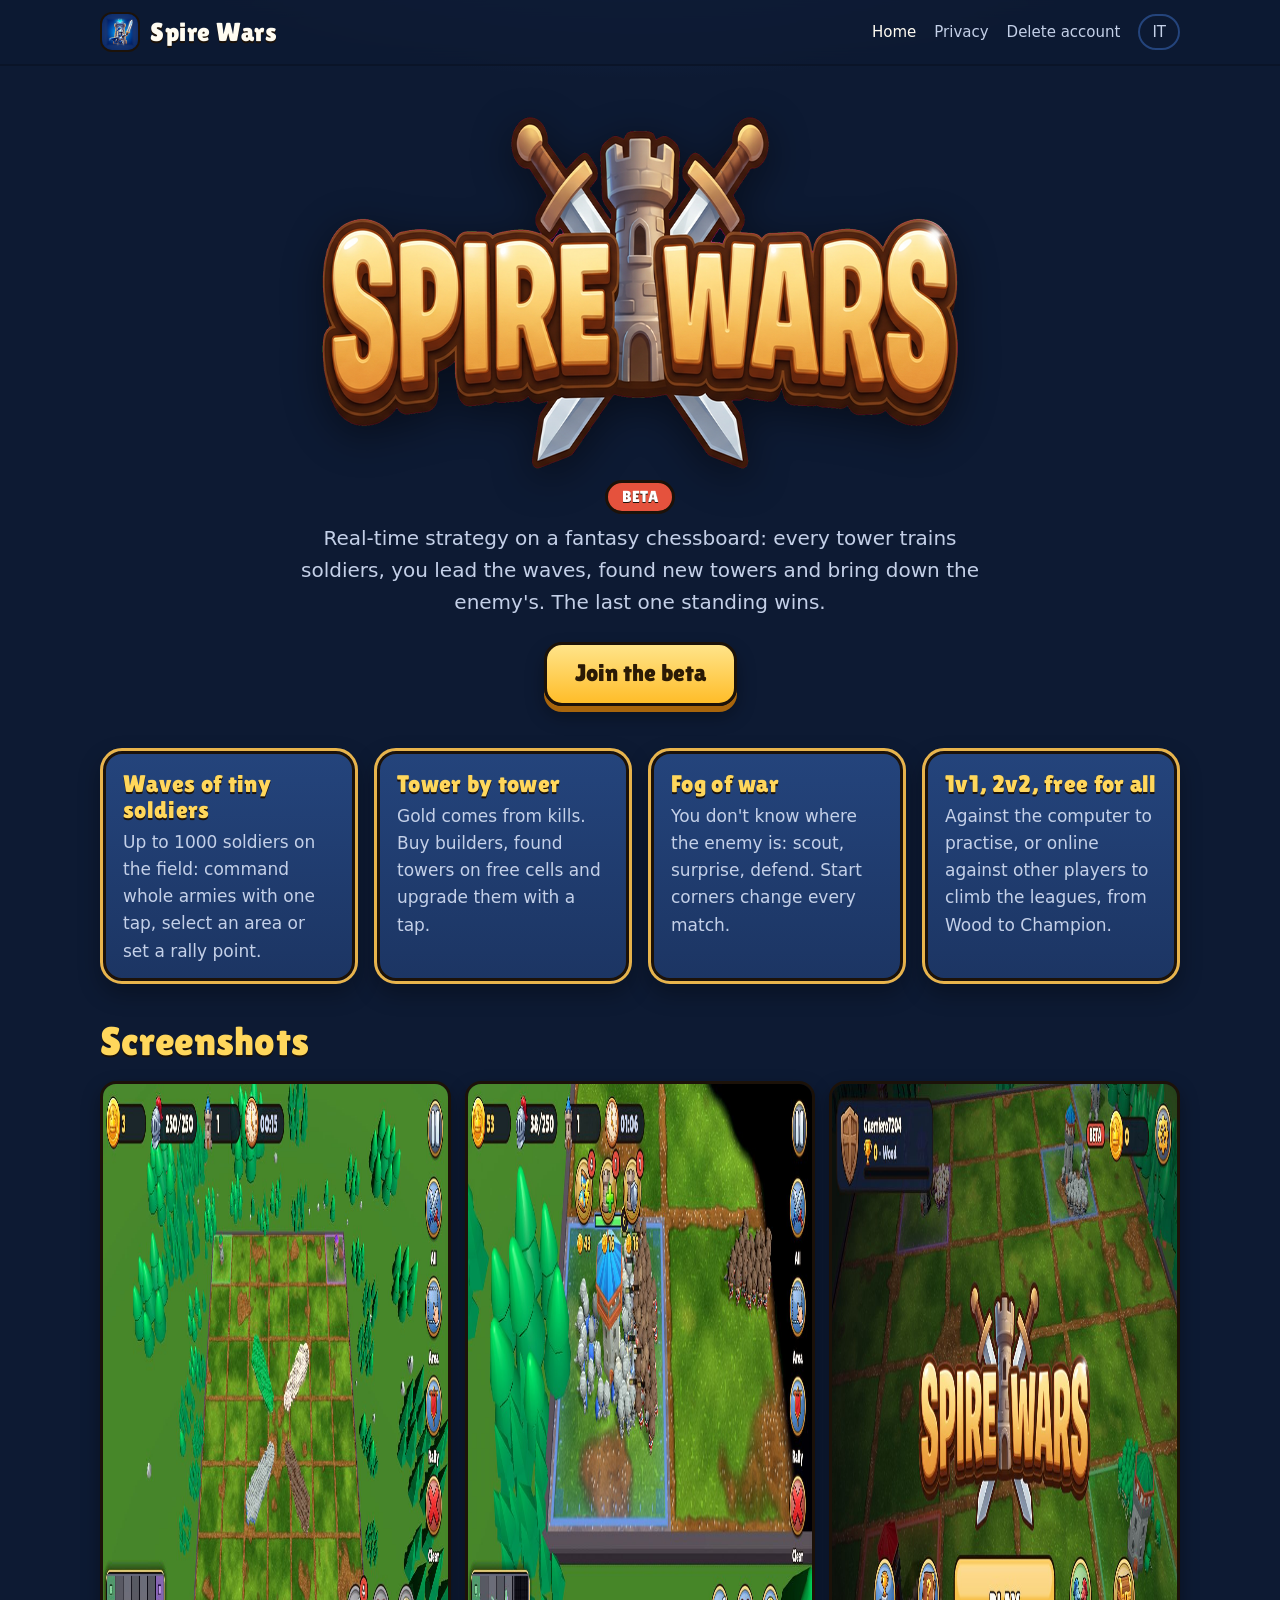
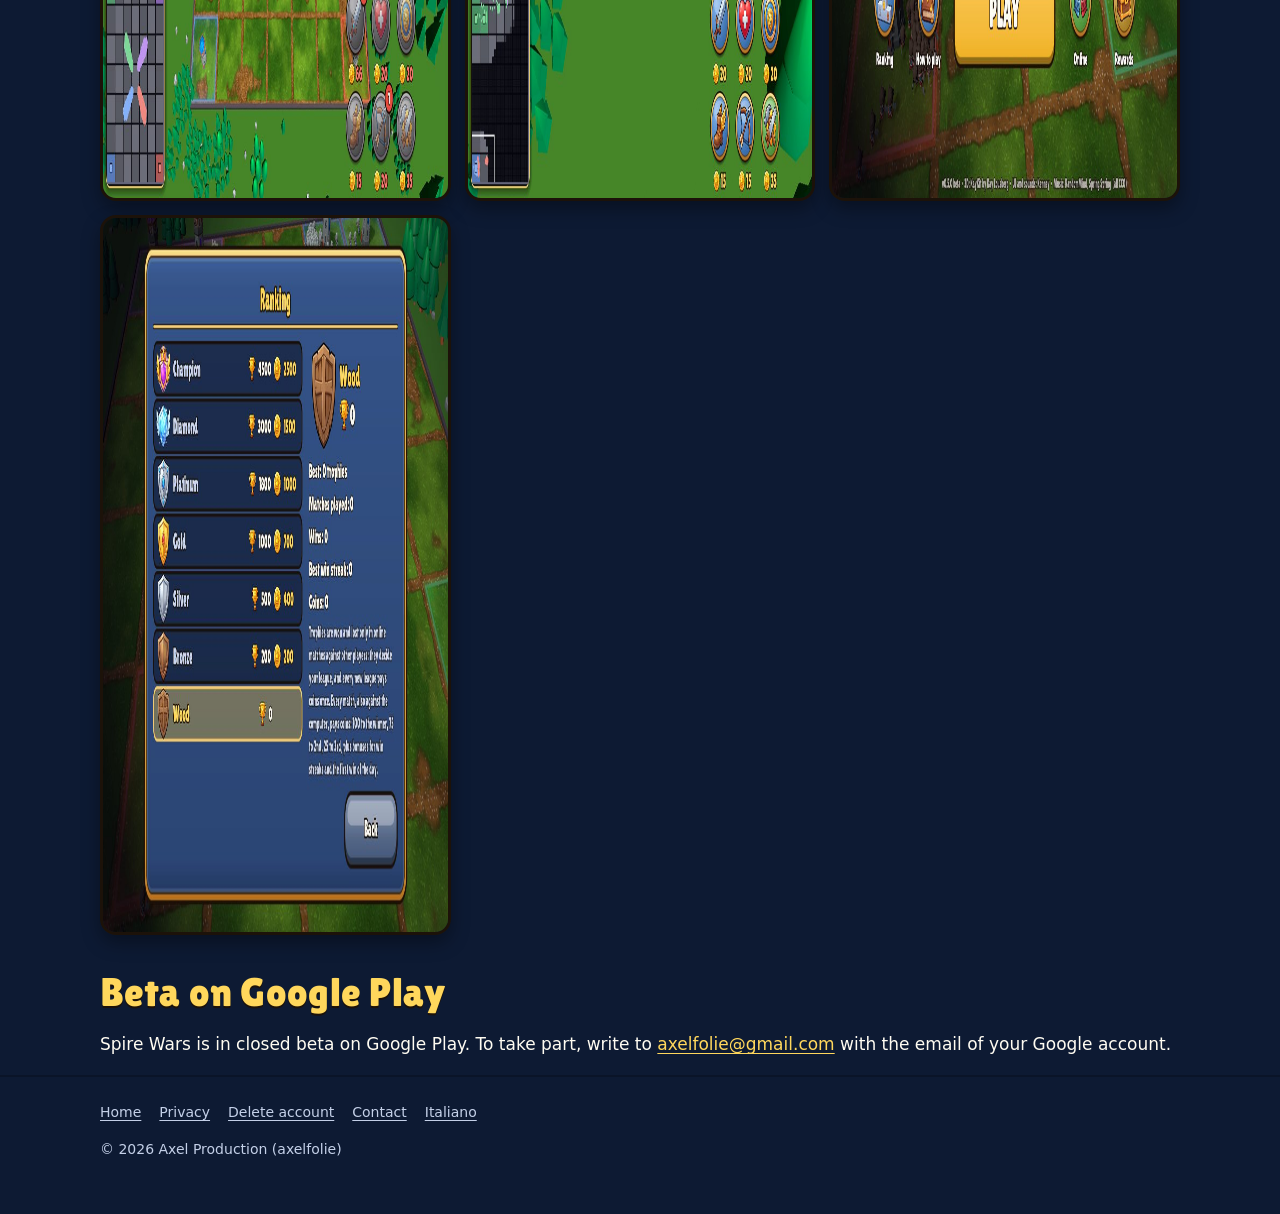
==== en/index.html @ c607d63e "Add files via upload" ====
<!doctype html>
<html lang="en">
<head>
  <meta charset="utf-8" />
  <meta name="viewport" content="width=device-width, initial-scale=1" />
  <title>Spire Wars – Real-time tower strategy</title>
  <meta name="description" content="Lead waves of hundreds of tiny soldiers and take the board tower by tower. 1 vs 1, 2 vs 2, free for all, online too." />
  <meta name="theme-color" content="#0d1a33" />
  <meta property="og:title" content="Spire Wars – Real-time tower strategy" />
  <meta property="og:description" content="Lead waves of hundreds of tiny soldiers and take the board tower by tower. 1 vs 1, 2 vs 2, free for all, online too." />
  <meta property="og:image" content="https://spirewars.github.io/assets/social.jpg" />
  <link rel="icon" href="../favicon.png" />
  <link rel="alternate" hreflang="it" href="../index.html" />
  <link rel="stylesheet" href="../assets/style.css" />
</head>
<body>
  <header class="top">
    <div class="wrap">
      <a class="brand" href="./"><img src="../assets/icon-64.png" alt="" width="40" height="40" /><span>Spire Wars</span></a>
      <nav class="nav" aria-label="Main">
        <a href="./" aria-current="page">Home</a>
        <a href="privacy.html">Privacy</a>
        <a href="delete-account.html">Delete account</a>
        <a class="lang" href="../index.html" hreflang="it" lang="it">IT</a>
      </nav>
    </div>
  </header>

  <main>
    <section class="hero">
      <div class="wrap">
        <img class="logo" src="../assets/title.png" alt="Spire Wars" width="900" height="358" />
        <span class="badge">BETA</span>
        <p class="lead">Real-time strategy on a fantasy chessboard: every tower trains soldiers, you lead the waves, found new towers and bring down the enemy's. The last one standing wins.</p>
        <a class="btn" href="mailto:axelfolie@gmail.com?subject=Spire%20Wars%20beta">Join the beta</a>
      </div>
    </section>
    <section>
      <div class="wrap">
        <div class="cards">
          <div class="card"><h3>Waves of tiny soldiers</h3><p>Up to 1000 soldiers on the field: command whole armies with one tap, select an area or set a rally point.</p></div>
          <div class="card"><h3>Tower by tower</h3><p>Gold comes from kills. Buy builders, found towers on free cells and upgrade them with a tap.</p></div>
          <div class="card"><h3>Fog of war</h3><p>You don't know where the enemy is: scout, surprise, defend. Start corners change every match.</p></div>
          <div class="card"><h3>1v1, 2v2, free for all</h3><p>Against the computer to practise, or online against other players to climb the leagues, from Wood to Champion.</p></div>
        </div>
        <h2>Screenshots</h2>
        <div class="shots">
          <img src="../assets/shot_en_2_battle.jpg" alt="Four armies clash in the middle of the board" loading="lazy" width="1280" height="720" />
          <img src="../assets/shot_en_3_upgrades.jpg" alt="A tower with its upgrade buttons above it" loading="lazy" width="1280" height="720" />
          <img src="../assets/shot_en_1_menu.jpg" alt="Main menu" loading="lazy" width="1280" height="720" />
          <img src="../assets/shot_en_4_ranking.jpg" alt="The ranking leagues" loading="lazy" width="1280" height="720" />
        </div>
        <h2>Beta on Google Play</h2>
        <p>Spire Wars is in closed beta on Google Play. To take part, write to <a href="mailto:axelfolie@gmail.com?subject=Spire%20Wars%20beta">axelfolie@gmail.com</a> with the email of your Google account.</p>
      </div>
    </section>
  </main>

  <footer>
    <div class="wrap">
      <nav aria-label="Legal">
        <a href="./">Home</a>
        <a href="privacy.html">Privacy</a>
        <a href="delete-account.html">Delete account</a>
        <a href="mailto:axelfolie@gmail.com">Contact</a>
        <a href="../index.html" hreflang="it" lang="it">Italiano</a>
      </nav>
      <p>© 2026 Axel Production (axelfolie)</p>
    </div>
  </footer>
</body>
</html>
---- assets/style.css ----
/* Spire Wars — sito statico (GitHub Pages). Stessi colori e font del gioco: blu notte, oro, Lilita One. */
@font-face {
  font-family: 'Lilita One';
  src: url('fonts/LilitaOne-Regular.ttf') format('truetype');
  font-display: swap;
}

:root {
  --bg: #0d1a33;
  --bg-2: #13284d;
  --card: #1c3563;
  --card-2: #24447c;
  --text: #fffcf2;
  --muted: #c4d0e8;
  --gold: #ffd75c;
  --gold-2: #ffbd29;
  --ink: #2b1a05;
  --outline: #1c1209;
  --red: #e5523d;
  --radius: 22px;
  --display: 'Lilita One', 'Arial Rounded MT Bold', 'Trebuchet MS', sans-serif;
  --body: system-ui, -apple-system, 'Segoe UI', Roboto, 'Helvetica Neue', Arial, sans-serif;
}

* { box-sizing: border-box; }
html { scroll-behavior: smooth; }
body {
  margin: 0;
  color: var(--text);
  background: radial-gradient(1200px 600px at 50% -10%, #2a4f8f 0%, transparent 60%), var(--bg);
  font: 17px/1.6 var(--body);
  -webkit-font-smoothing: antialiased;
}
img { max-width: 100%; display: block; }
a { color: var(--gold); text-underline-offset: 3px; }
a:hover { color: #fff1b8; }
:focus-visible { outline: 3px solid var(--gold); outline-offset: 3px; border-radius: 8px; }

.wrap { width: min(1080px, 100% - 32px); margin-inline: auto; }

/* Header */
.top {
  position: sticky; top: 0; z-index: 10;
  background: rgba(13, 26, 51, 0.86);
  backdrop-filter: blur(10px);
  border-bottom: 2px solid #0a1428;
}
.top .wrap { display: flex; align-items: center; justify-content: space-between; gap: 16px; min-height: 64px; }
.brand { display: flex; align-items: center; gap: 10px; color: var(--text); text-decoration: none; }
.brand img { width: 40px; height: 40px; border-radius: 12px; border: 2px solid var(--outline); }
.brand span { font: 26px/1 var(--display); letter-spacing: 0.5px; text-shadow: 0 2px 0 var(--outline); }
.nav { display: flex; align-items: center; gap: 18px; font-size: 15px; flex-wrap: wrap; }
.nav a { color: var(--muted); text-decoration: none; padding: 10px 0; }
.nav a:hover, .nav a[aria-current='page'] { color: var(--text); }
.lang { border: 2px solid var(--card-2); border-radius: 999px; padding: 4px 12px !important; }

/* Titles */
h1, h2, h3 { font-family: var(--display); font-weight: 400; line-height: 1.08; margin: 0; letter-spacing: 0.3px; }
h1 { font-size: clamp(40px, 7vw, 68px); color: var(--gold); text-shadow: 0 3px 0 var(--outline); }
h2 { font-size: clamp(28px, 4.5vw, 40px); color: var(--gold); text-shadow: 0 2px 0 var(--outline); margin-top: 36px; }
h3 { font-size: 24px; }
.eyebrow { font: 15px/1 var(--display); letter-spacing: 2px; text-transform: uppercase; color: var(--muted); }

/* Hero */
.hero { text-align: center; padding: 48px 0 24px; }
.hero .logo { width: min(640px, 100%); margin: 0 auto 8px; filter: drop-shadow(0 10px 20px rgba(0, 0, 0, 0.45)); }
.hero p.lead { font-size: 20px; color: var(--muted); max-width: 680px; margin: 8px auto 24px; }
.badge {
  display: inline-block; font: 16px/1 var(--display); color: #fff; background: var(--red);
  border: 3px solid var(--outline); border-radius: 999px; padding: 6px 14px; text-shadow: 0 1px 0 var(--outline);
}

/* Cartoon button */
.btn {
  display: inline-flex; align-items: center; gap: 10px;
  font: 24px/1 var(--display); color: var(--ink); text-decoration: none;
  background: linear-gradient(#ffe48a, var(--gold-2));
  border: 3px solid var(--outline); border-radius: 18px;
  padding: 16px 28px 18px;
  box-shadow: 0 6px 0 #a8650c, 0 10px 18px rgba(0, 0, 0, 0.35);
}
.btn:hover { color: var(--ink); filter: brightness(1.05); }
.btn.secondary { color: #fff; background: linear-gradient(#5d9df0, #2f6fd0); box-shadow: 0 6px 0 #1d4a8f, 0 10px 18px rgba(0, 0, 0, 0.35); text-shadow: 0 2px 0 var(--outline); }

/* Cards */
.cards { display: grid; grid-template-columns: repeat(auto-fit, minmax(230px, 1fr)); gap: 16px; margin-top: 18px; }
.card {
  background: linear-gradient(var(--card-2), var(--card));
  border: 3px solid #e8b44c; border-radius: var(--radius);
  box-shadow: inset 0 0 0 3px var(--outline), 0 10px 22px rgba(0, 0, 0, 0.3);
  padding: 20px 20px 16px;
}
.card h3 { color: var(--gold); margin-bottom: 6px; text-shadow: 0 2px 0 var(--outline); }
.card p { margin: 0; color: var(--muted); }

/* Screenshots */
.shots { display: grid; grid-template-columns: repeat(auto-fit, minmax(300px, 1fr)); gap: 14px; margin-top: 18px; }
.shots img { border-radius: 16px; border: 3px solid var(--outline); box-shadow: 0 8px 18px rgba(0, 0, 0, 0.35); }

/* Documents (privacy, account deletion) */
.doc { padding: 32px 0 48px; }
.doc .wrap { max-width: 860px; }
.doc p, .doc li { color: #e9eefa; }
.doc h2 { font-size: 30px; }
.updated { color: var(--muted); font-size: 15px; }
table { width: 100%; border-collapse: collapse; margin: 14px 0; font-size: 15px; }
th, td { text-align: left; vertical-align: top; padding: 10px 12px; border-bottom: 1px solid #2c4a80; }
th { color: var(--gold); font-weight: 600; background: rgba(255, 255, 255, 0.04); }
.box {
  background: rgba(255, 255, 255, 0.05); border: 2px solid #2c4a80; border-radius: 16px; padding: 16px 20px; margin: 16px 0;
}
.table-scroll { overflow-x: auto; }

/* Footer */
footer { border-top: 2px solid #0a1428; padding: 24px 0 40px; color: var(--muted); font-size: 14px; }
footer nav { display: flex; gap: 18px; flex-wrap: wrap; margin-bottom: 8px; }
footer a { color: var(--muted); }

@media (max-width: 600px) {
  .nav { gap: 12px; font-size: 14px; }
  .btn { font-size: 20px; padding: 14px 22px 16px; }
}
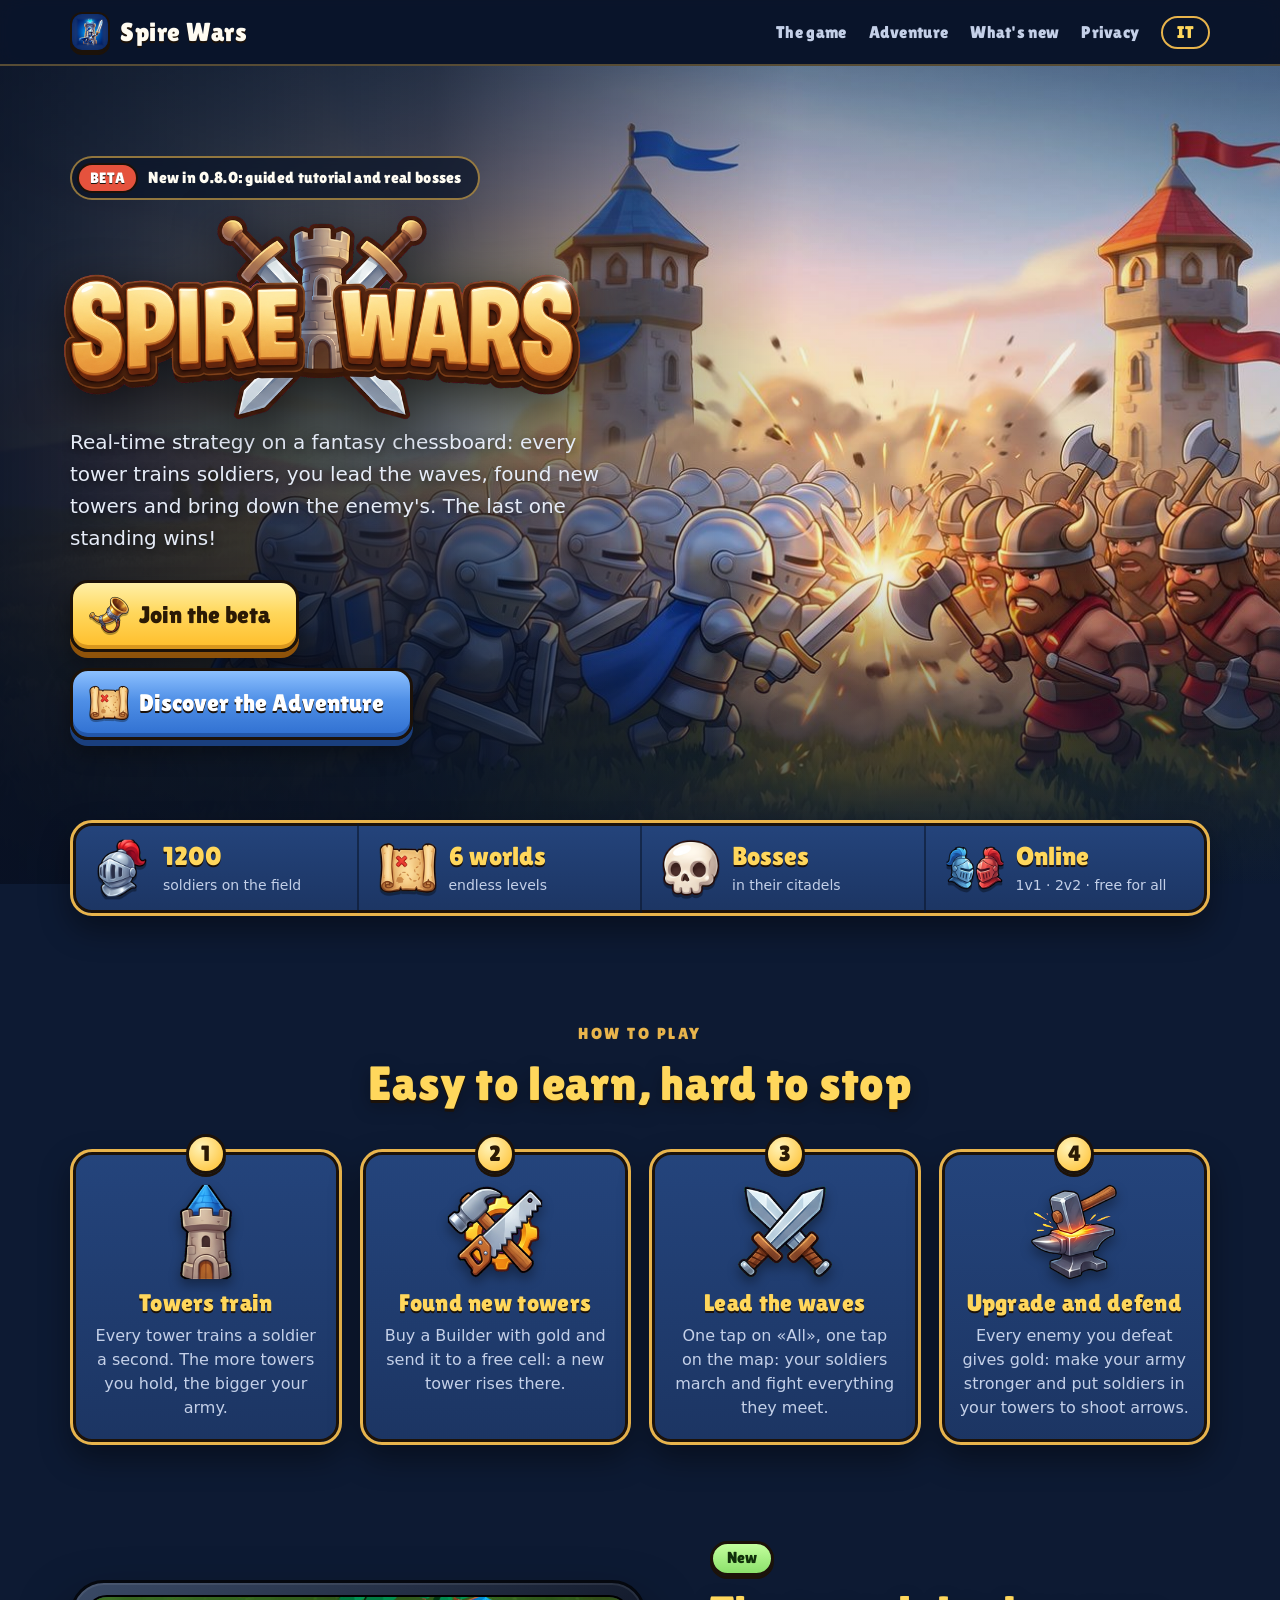
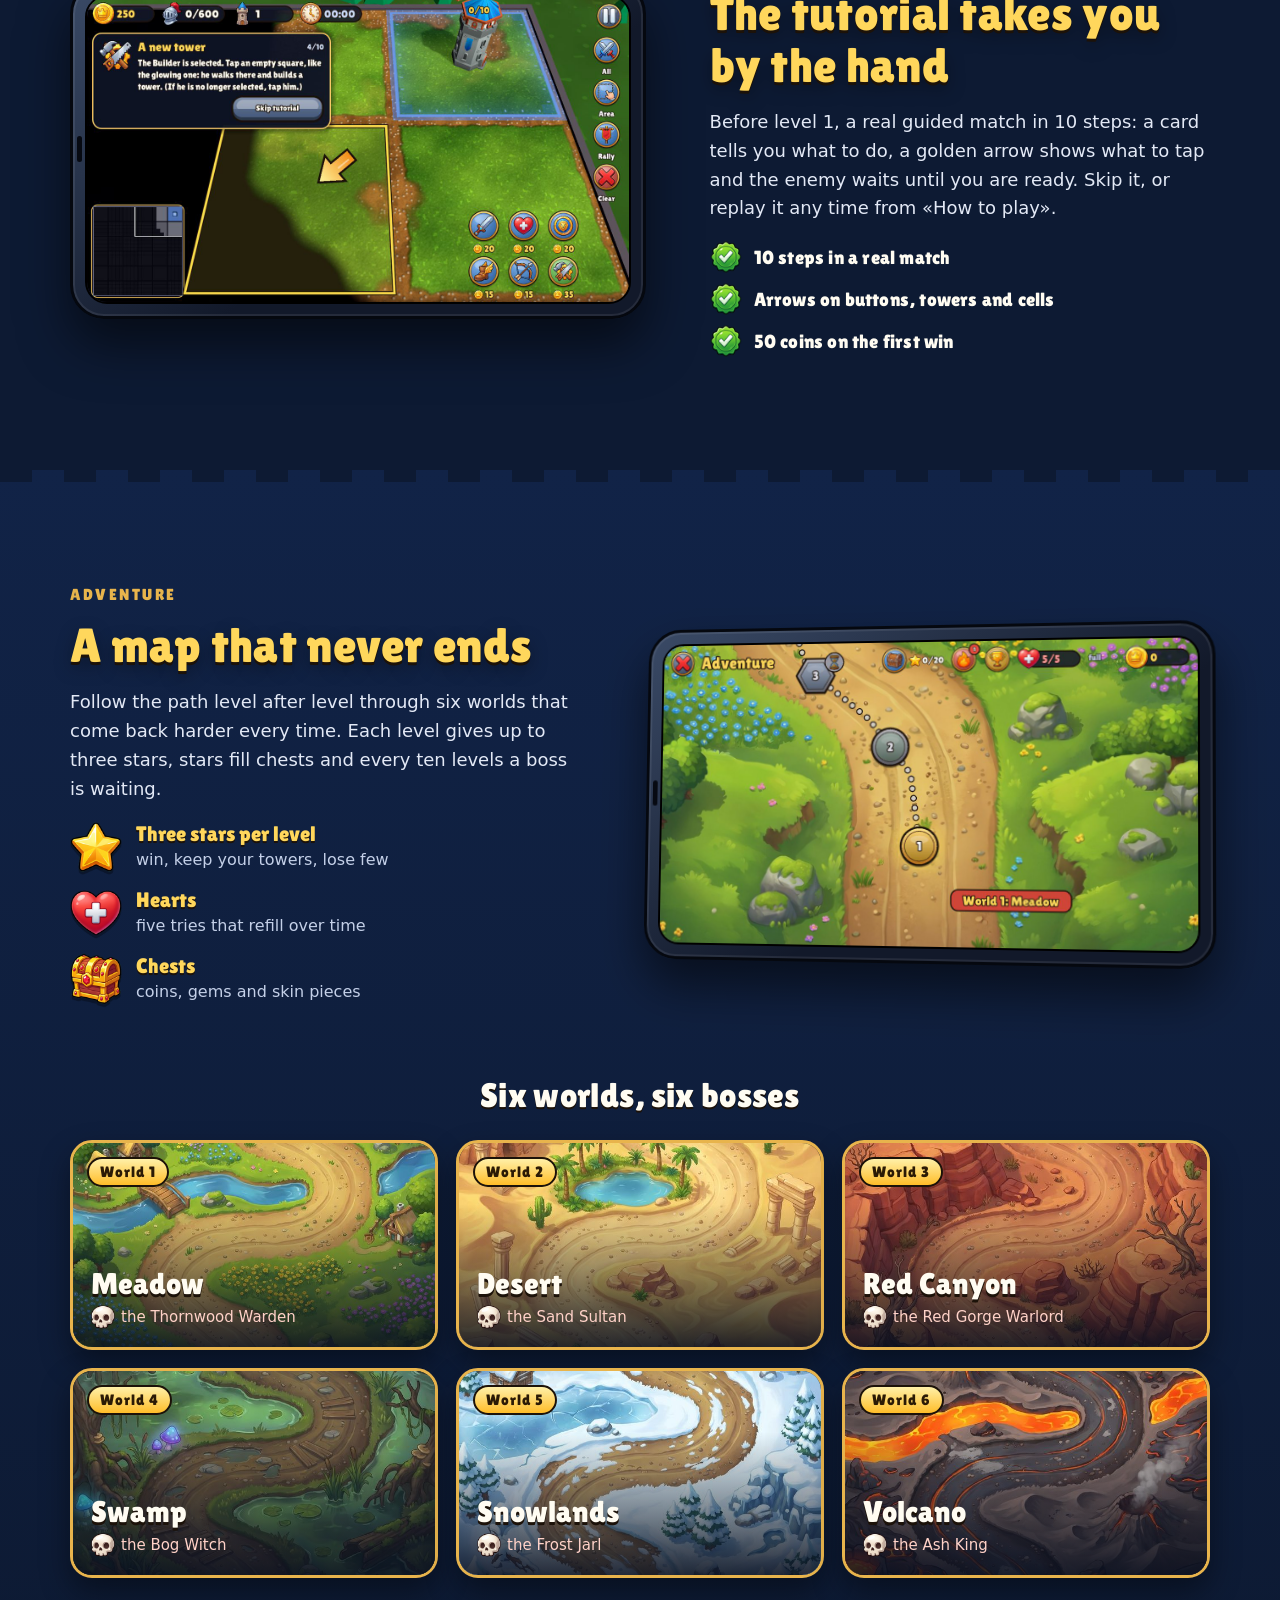
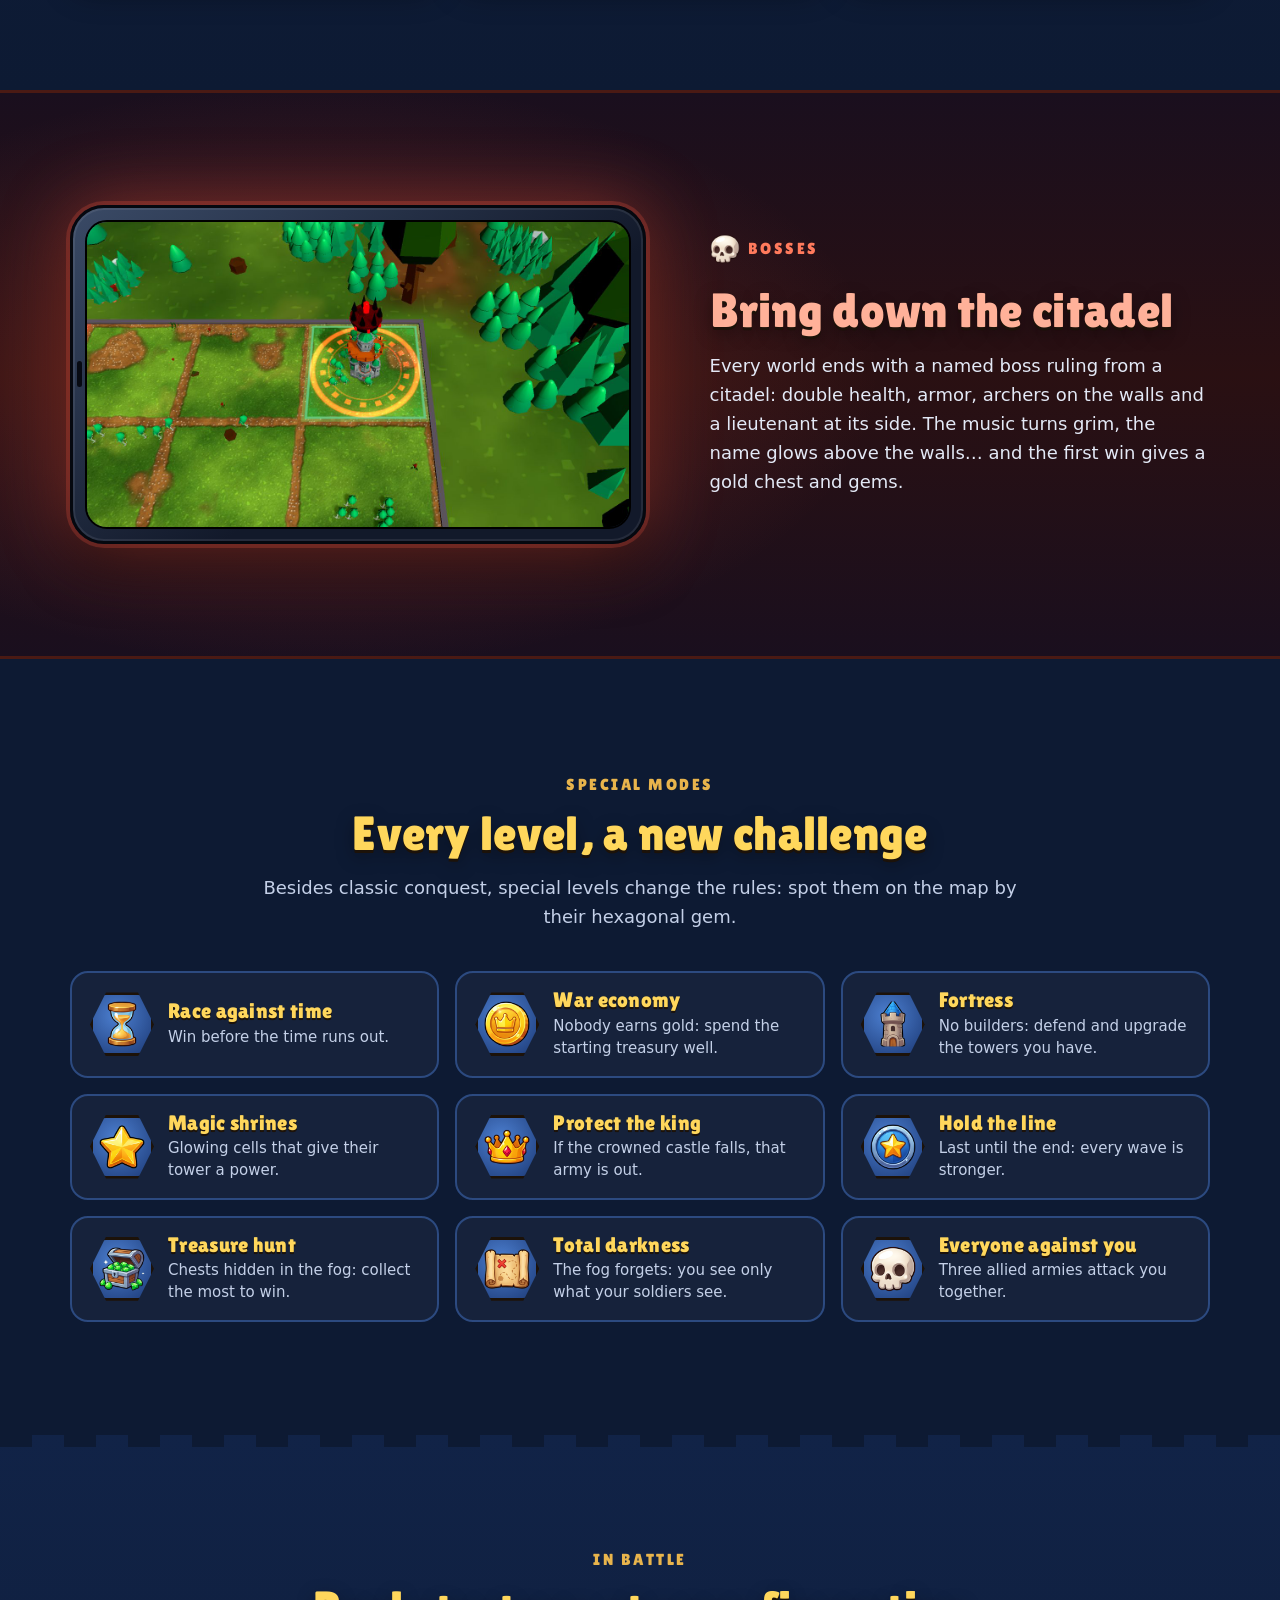
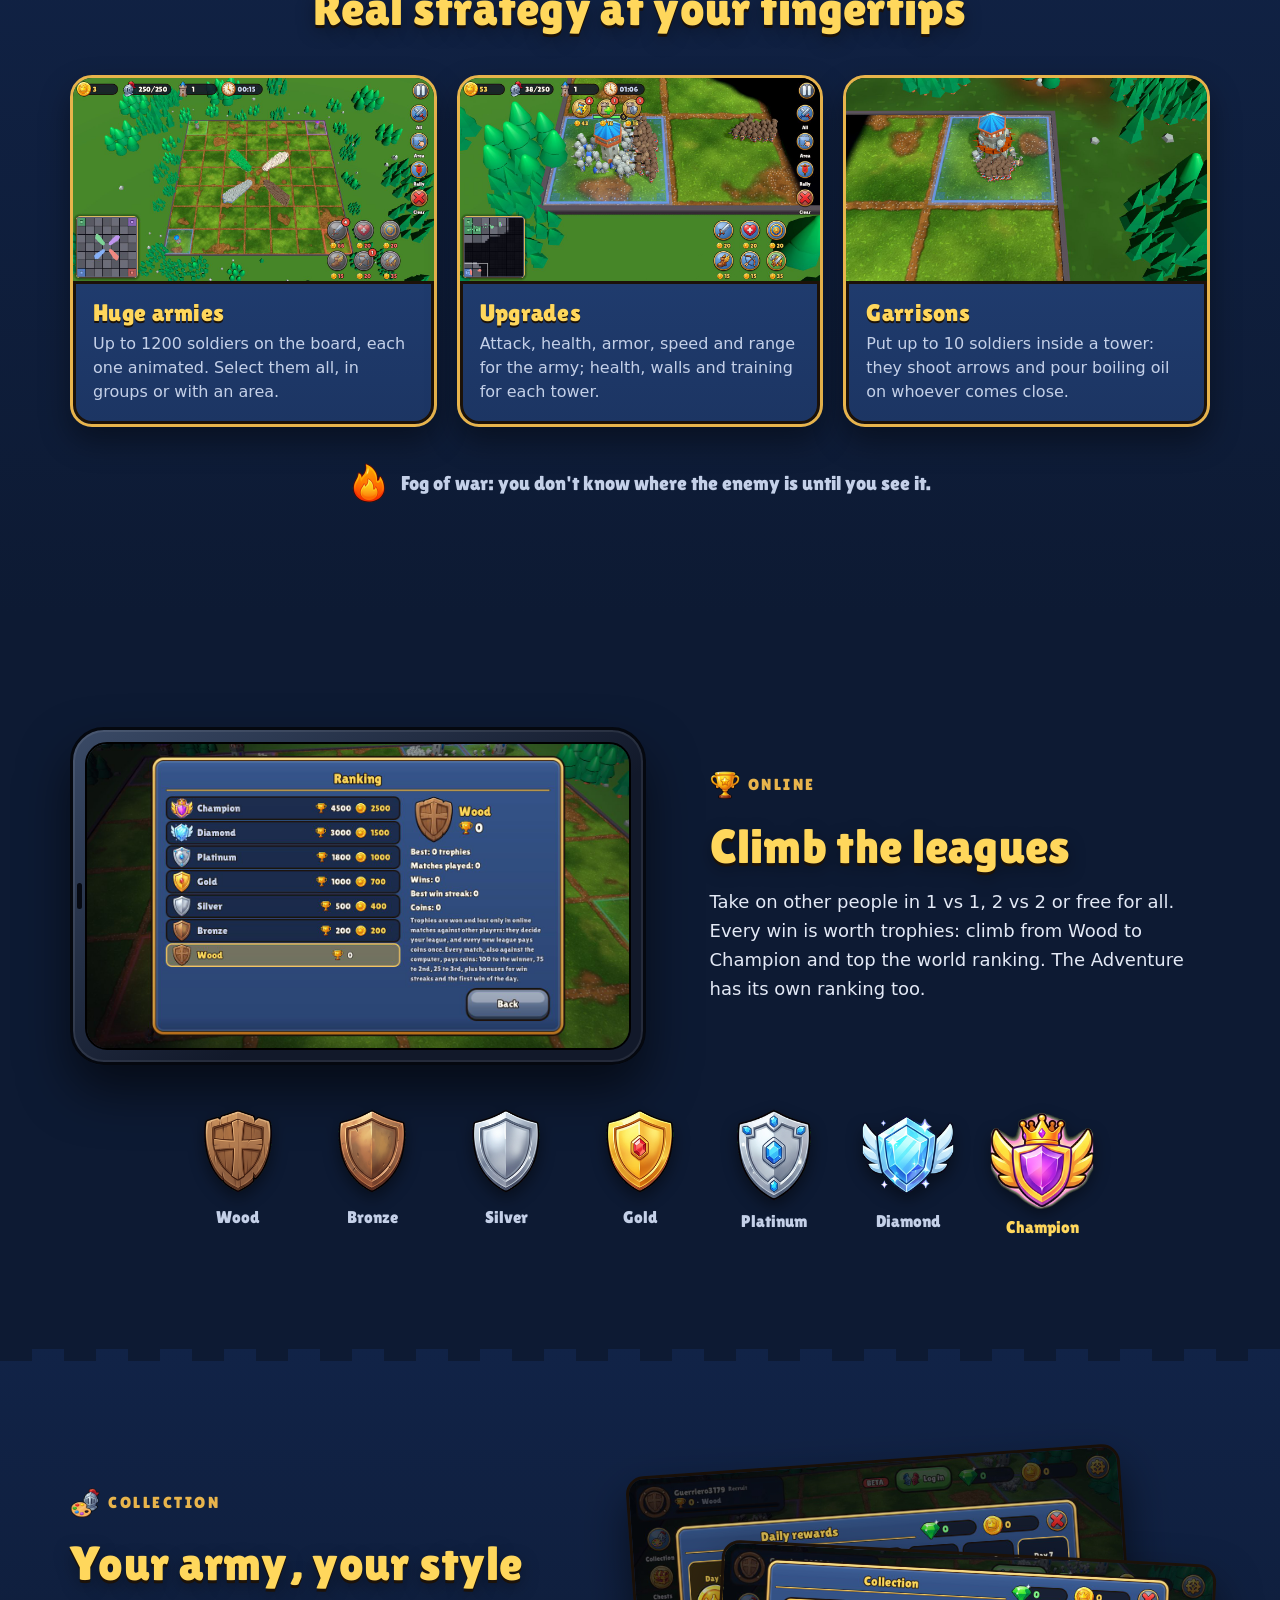
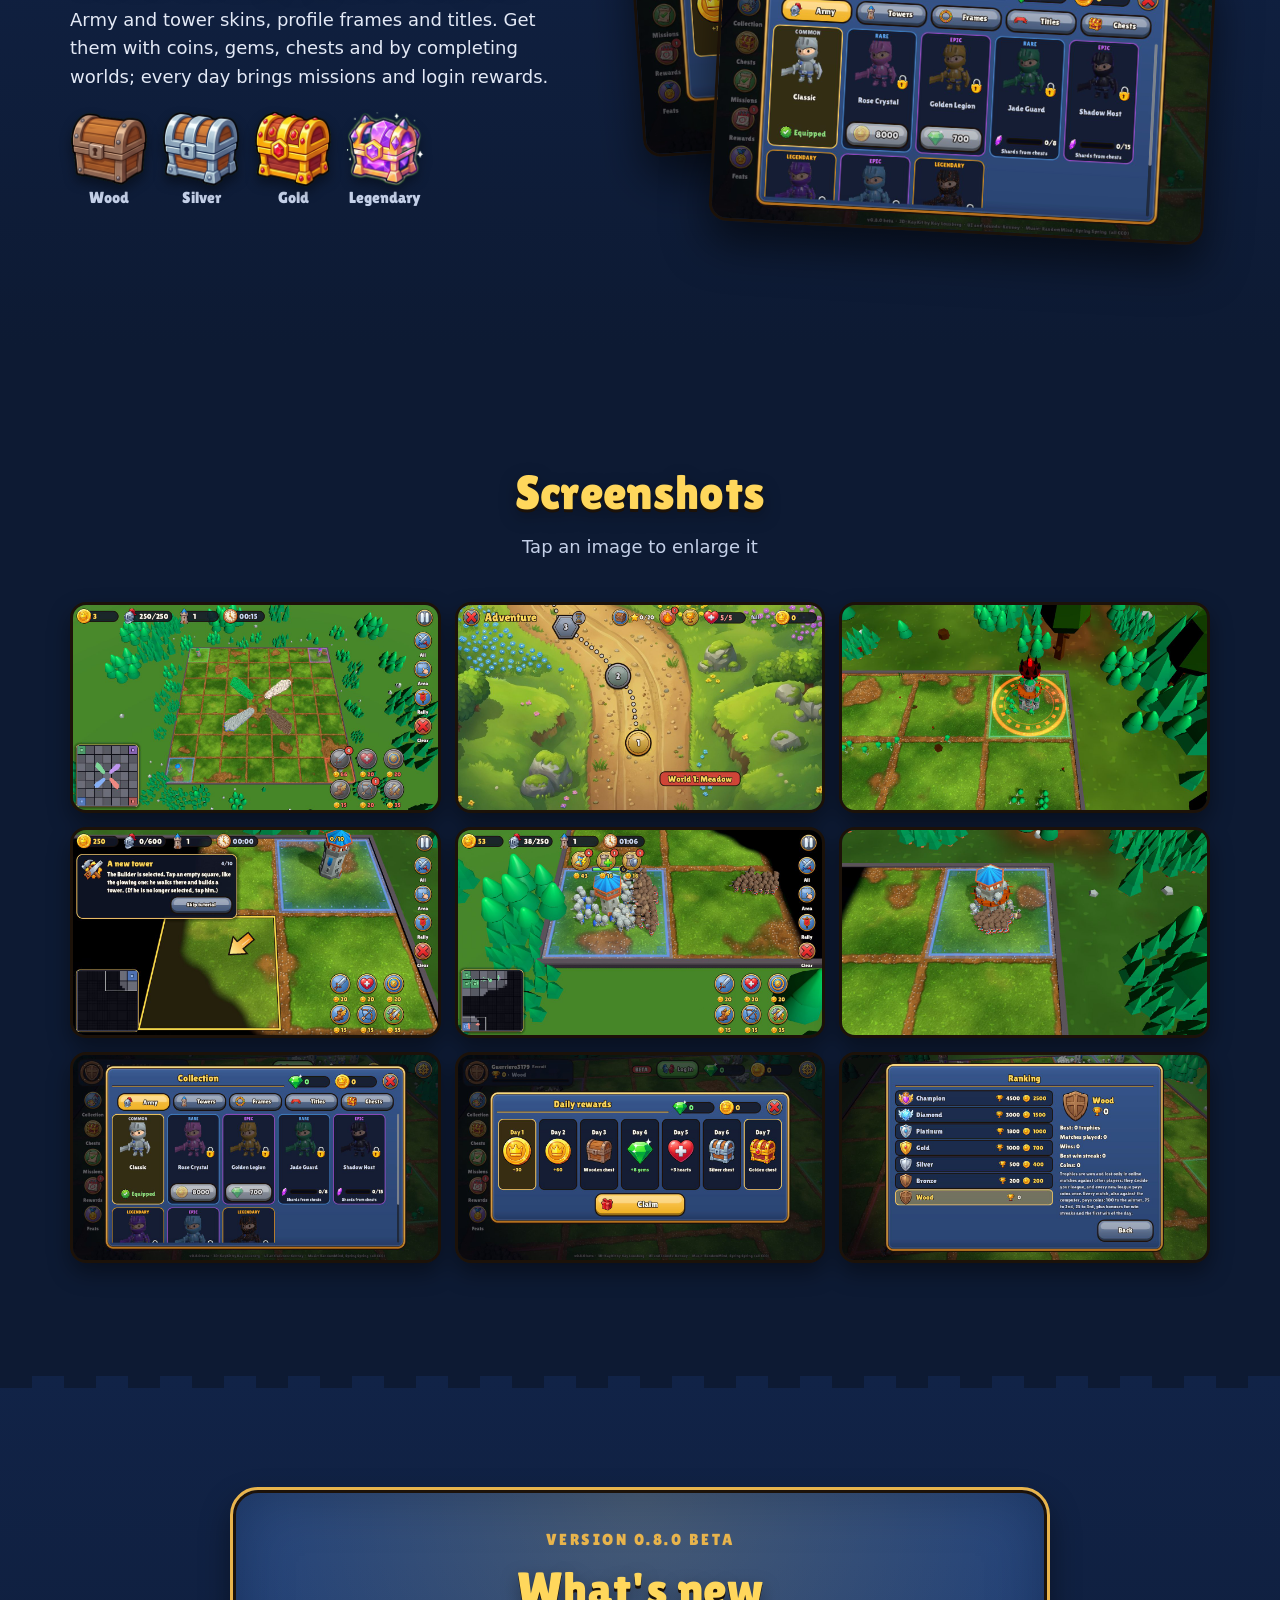
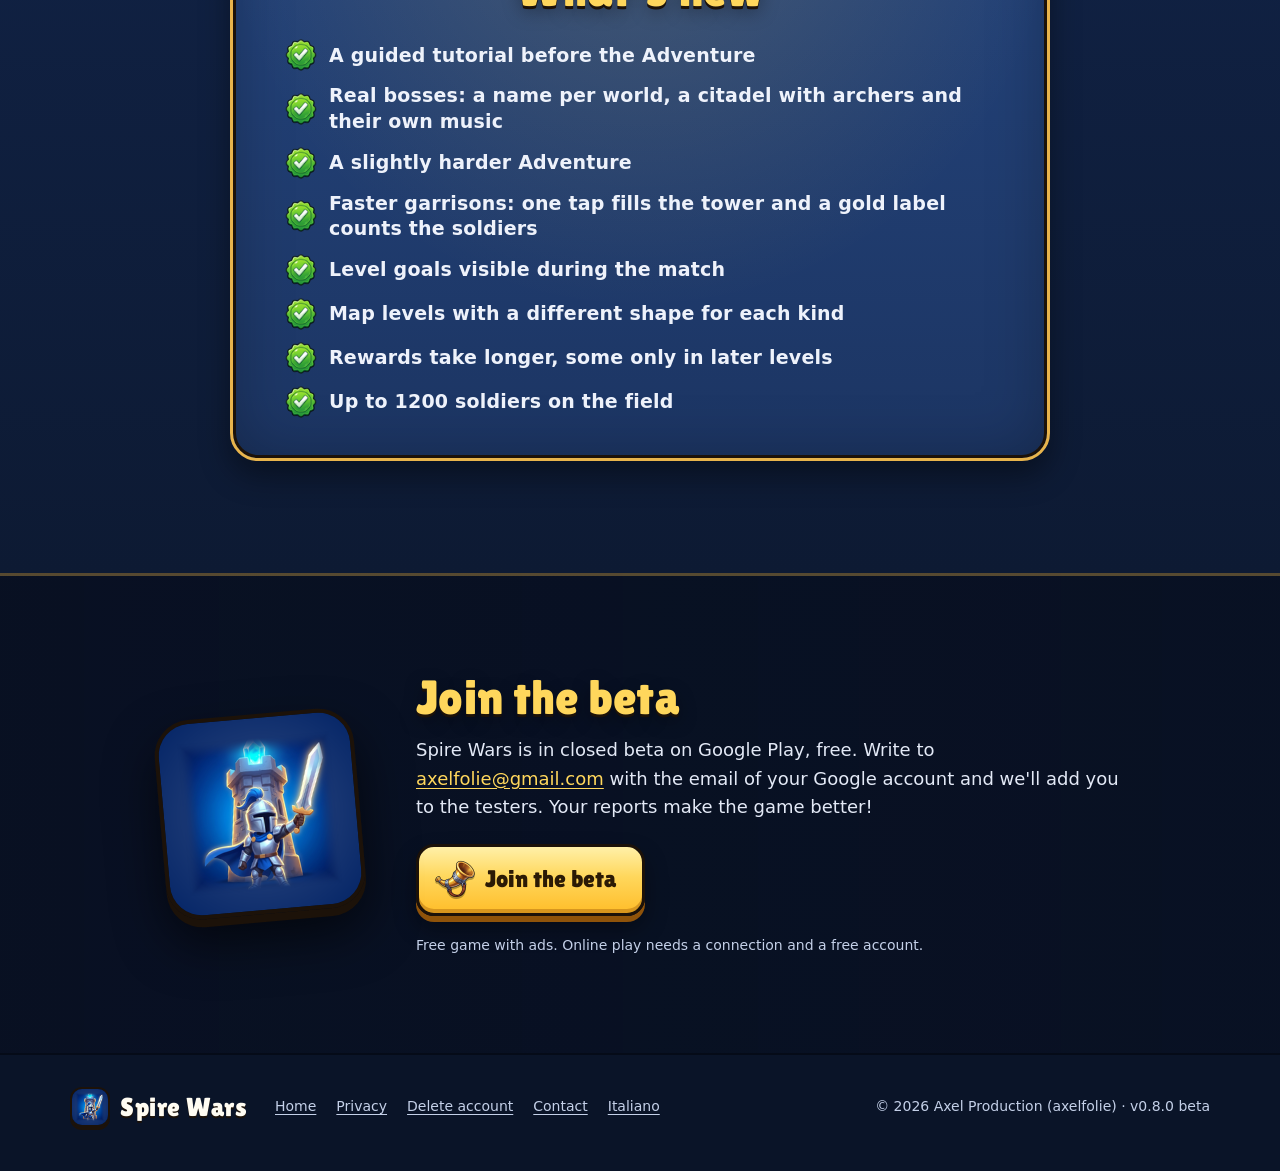
==== commit 322cbae3: "Add files via upload" ====
--- a/en/index.html
+++ b/en/index.html
@@ -4,13 +4,16 @@
   <meta charset="utf-8" />
   <meta name="viewport" content="width=device-width, initial-scale=1" />
   <title>Spire Wars – Real-time tower strategy</title>
-  <meta name="description" content="Lead waves of hundreds of tiny soldiers and take the board tower by tower. 1 vs 1, 2 vs 2, free for all, online too." />
+  <meta name="description" content="Lead waves of hundreds of tiny soldiers and take the board tower by tower. Endless Adventure with bosses, a guided tutorial, 1 vs 1, 2 vs 2 and free for all online." />
   <meta name="theme-color" content="#0d1a33" />
+  <meta property="og:type" content="website" />
   <meta property="og:title" content="Spire Wars – Real-time tower strategy" />
-  <meta property="og:description" content="Lead waves of hundreds of tiny soldiers and take the board tower by tower. 1 vs 1, 2 vs 2, free for all, online too." />
+  <meta property="og:description" content="Lead waves of hundreds of tiny soldiers and take the board tower by tower. Endless Adventure with bosses, a guided tutorial, 1 vs 1, 2 vs 2 and free for all online." />
   <meta property="og:image" content="https://spirewars.github.io/assets/social.jpg" />
+  <meta name="twitter:card" content="summary_large_image" />
   <link rel="icon" href="../favicon.png" />
   <link rel="alternate" hreflang="it" href="../index.html" />
+  <link rel="preload" href="../assets/fonts/LilitaOne-Regular.ttf" as="font" type="font/ttf" crossorigin />
   <link rel="stylesheet" href="../assets/style.css" />
 </head>
 <body>
@@ -18,9 +21,10 @@
     <div class="wrap">
       <a class="brand" href="./"><img src="../assets/icon-64.png" alt="" width="40" height="40" /><span>Spire Wars</span></a>
       <nav class="nav" aria-label="Main">
-        <a href="./" aria-current="page">Home</a>
+        <a class="hide-sm" href="#gioco">The game</a>
+        <a class="hide-sm" href="#avventura">Adventure</a>
+        <a class="hide-sm" href="#novita">What's new</a>
         <a href="privacy.html">Privacy</a>
-        <a href="delete-account.html">Delete account</a>
         <a class="lang" href="../index.html" hreflang="it" lang="it">IT</a>
       </nav>
     </div>
@@ -28,36 +32,262 @@
 
   <main>
     <section class="hero">
-      <div class="wrap">
-        <img class="logo" src="../assets/title.png" alt="Spire Wars" width="900" height="358" />
-        <span class="badge">BETA</span>
-        <p class="lead">Real-time strategy on a fantasy chessboard: every tower trains soldiers, you lead the waves, found new towers and bring down the enemy's. The last one standing wins.</p>
-        <a class="btn" href="mailto:axelfolie@gmail.com?subject=Spire%20Wars%20beta">Join the beta</a>
-      </div>
-    </section>
-    <section>
-      <div class="wrap">
-        <div class="cards">
-          <div class="card"><h3>Waves of tiny soldiers</h3><p>Up to 1000 soldiers on the field: command whole armies with one tap, select an area or set a rally point.</p></div>
-          <div class="card"><h3>Tower by tower</h3><p>Gold comes from kills. Buy builders, found towers on free cells and upgrade them with a tap.</p></div>
-          <div class="card"><h3>Fog of war</h3><p>You don't know where the enemy is: scout, surprise, defend. Start corners change every match.</p></div>
-          <div class="card"><h3>1v1, 2v2, free for all</h3><p>Against the computer to practise, or online against other players to climb the leagues, from Wood to Champion.</p></div>
-        </div>
-        <h2>Screenshots</h2>
-        <div class="shots">
-          <img src="../assets/shot_en_2_battle.jpg" alt="Four armies clash in the middle of the board" loading="lazy" width="1280" height="720" />
-          <img src="../assets/shot_en_3_upgrades.jpg" alt="A tower with its upgrade buttons above it" loading="lazy" width="1280" height="720" />
-          <img src="../assets/shot_en_1_menu.jpg" alt="Main menu" loading="lazy" width="1280" height="720" />
-          <img src="../assets/shot_en_4_ranking.jpg" alt="The ranking leagues" loading="lazy" width="1280" height="720" />
-        </div>
-        <h2>Beta on Google Play</h2>
-        <p>Spire Wars is in closed beta on Google Play. To take part, write to <a href="mailto:axelfolie@gmail.com?subject=Spire%20Wars%20beta">axelfolie@gmail.com</a> with the email of your Google account.</p>
+      <div class="hero-art"><img class="hero-bg" src="../assets/hero.jpg" alt="" width="1920" height="814" fetchpriority="high" /></div>
+      <div class="wrap hero-in">
+        <div class="hero-copy">
+          <a class="chip" href="#novita"><span class="badge">BETA</span>New in 0.8.0: guided tutorial and real bosses</a>
+          <h1 class="sr">Spire Wars</h1>
+          <img class="logo" src="../assets/title.png" alt="Spire Wars" width="900" height="358" />
+          <p class="lead">Real-time strategy on a fantasy chessboard: every tower trains soldiers, you lead the waves, found new towers and bring down the enemy's. The last one standing wins!</p>
+          <div class="actions">
+            <a class="btn" href="mailto:axelfolie@gmail.com?subject=Spire%20Wars%20beta"><img class="bi" src="../assets/icons/war_horn.png" alt="" width="80" height="80" loading="lazy" />Join the beta</a>
+            <a class="btn secondary" href="#avventura"><img class="bi" src="../assets/icons/map.png" alt="" width="80" height="80" loading="lazy" />Discover the Adventure</a>
+          </div>
+        </div>
+      </div>
+      <div class="wrap">
+        <ul class="stats">
+          <li><img class="ic" src="../assets/icons/army.png" alt="" width="80" height="80" loading="lazy" /><strong>1200</strong><span>soldiers on the field</span></li>
+          <li><img class="ic" src="../assets/icons/map.png" alt="" width="80" height="80" loading="lazy" /><strong>6 worlds</strong><span>endless levels</span></li>
+          <li><img class="ic" src="../assets/icons/skull.png" alt="" width="80" height="80" loading="lazy" /><strong>Bosses</strong><span>in their citadels</span></li>
+          <li><img class="ic" src="../assets/icons/online.png" alt="" width="80" height="80" loading="lazy" /><strong>Online</strong><span>1v1 · 2v2 · free for all</span></li>
+        </ul>
+      </div>
+    </section>
+
+    <section id="gioco" class="band">
+      <div class="wrap">
+        <header class="head"><span class="eyebrow">How to play</span><h2>Easy to learn, hard to stop</h2></header>
+        <ol class="steps">
+          <li class="step">
+            <span class="num">1</span><img class="ic big" src="../assets/icons/tower.png" alt="" width="80" height="80" loading="lazy" />
+            <h3>Towers train</h3><p>Every tower trains a soldier a second. The more towers you hold, the bigger your army.</p>
+          </li>
+          <li class="step">
+            <span class="num">2</span><img class="ic big" src="../assets/icons/builder.png" alt="" width="80" height="80" loading="lazy" />
+            <h3>Found new towers</h3><p>Buy a Builder with gold and send it to a free cell: a new tower rises there.</p>
+          </li>
+          <li class="step">
+            <span class="num">3</span><img class="ic big" src="../assets/icons/swords.png" alt="" width="80" height="80" loading="lazy" />
+            <h3>Lead the waves</h3><p>One tap on «All», one tap on the map: your soldiers march and fight everything they meet.</p>
+          </li>
+          <li class="step">
+            <span class="num">4</span><img class="ic big" src="../assets/icons/anvil.png" alt="" width="80" height="80" loading="lazy" />
+            <h3>Upgrade and defend</h3><p>Every enemy you defeat gives gold: make your army stronger and put soldiers in your towers to shoot arrows.</p>
+          </li>
+        </ol>
+        <div class="split">
+          <div class="device"><img src="../assets/shot_en_tutorial.jpg" alt="The tutorial: a card explains the step and a golden arrow points at the cell to build on" width="1280" height="720" loading="lazy" /></div>
+          <div class="copy">
+            <span class="tag">New</span>
+            <h2>The tutorial takes you by the hand</h2>
+            <p>Before level 1, a real guided match in 10 steps: a card tells you what to do, a golden arrow shows what to tap and the enemy waits until you are ready. Skip it, or replay it any time from «How to play».</p>
+            <ul class="ticks"><li><img class="tick" src="../assets/icons/check.png" alt="" width="80" height="80" loading="lazy" />10 steps in a real match</li><li><img class="tick" src="../assets/icons/check.png" alt="" width="80" height="80" loading="lazy" />Arrows on buttons, towers and cells</li><li><img class="tick" src="../assets/icons/check.png" alt="" width="80" height="80" loading="lazy" />50 coins on the first win</li></ul>
+          </div>
+        </div>
+      </div>
+    </section>
+
+    <section id="avventura" class="band alt">
+      <div class="wrap">
+        <div class="split rev">
+          <div class="device tilt"><img src="../assets/shot_en_map.jpg" alt="The Adventure map in the Meadow world, with the path and the levels" width="1280" height="720" loading="lazy" /></div>
+          <div class="copy">
+            <span class="eyebrow">Adventure</span>
+            <h2>A map that never ends</h2>
+            <p>Follow the path level after level through six worlds that come back harder every time. Each level gives up to three stars, stars fill chests and every ten levels a boss is waiting.</p>
+            <ul class="points">
+            <li><img class="ic" src="../assets/icons/star.png" alt="" width="80" height="80" loading="lazy" /><div><strong>Three stars per level</strong><span>win, keep your towers, lose few</span></div></li>
+            <li><img class="ic" src="../assets/icons/hp.png" alt="" width="80" height="80" loading="lazy" /><div><strong>Hearts</strong><span>five tries that refill over time</span></div></li>
+            <li><img class="ic" src="../assets/icons/chest_gold.png" alt="" width="80" height="80" loading="lazy" /><div><strong>Chests</strong><span>coins, gems and skin pieces</span></div></li>
+            </ul>
+          </div>
+        </div>
+        <h3 class="sub">Six worlds, six bosses</h3>
+        <ul class="worlds">
+          <li class="world">
+            <img class="wbg" src="../assets/world_0.jpg" alt="" width="640" height="480" loading="lazy" />
+            <span class="wnum">World 1</span>
+            <strong>Meadow</strong>
+            <span class="boss"><img class="sk" src="../assets/icons/skull.png" alt="" width="80" height="80" loading="lazy" />the Thornwood Warden</span>
+          </li>
+          <li class="world">
+            <img class="wbg" src="../assets/world_1.jpg" alt="" width="640" height="480" loading="lazy" />
+            <span class="wnum">World 2</span>
+            <strong>Desert</strong>
+            <span class="boss"><img class="sk" src="../assets/icons/skull.png" alt="" width="80" height="80" loading="lazy" />the Sand Sultan</span>
+          </li>
+          <li class="world">
+            <img class="wbg" src="../assets/world_2.jpg" alt="" width="640" height="480" loading="lazy" />
+            <span class="wnum">World 3</span>
+            <strong>Red Canyon</strong>
+            <span class="boss"><img class="sk" src="../assets/icons/skull.png" alt="" width="80" height="80" loading="lazy" />the Red Gorge Warlord</span>
+          </li>
+          <li class="world">
+            <img class="wbg" src="../assets/world_3.jpg" alt="" width="640" height="480" loading="lazy" />
+            <span class="wnum">World 4</span>
+            <strong>Swamp</strong>
+            <span class="boss"><img class="sk" src="../assets/icons/skull.png" alt="" width="80" height="80" loading="lazy" />the Bog Witch</span>
+          </li>
+          <li class="world">
+            <img class="wbg" src="../assets/world_4.jpg" alt="" width="640" height="480" loading="lazy" />
+            <span class="wnum">World 5</span>
+            <strong>Snowlands</strong>
+            <span class="boss"><img class="sk" src="../assets/icons/skull.png" alt="" width="80" height="80" loading="lazy" />the Frost Jarl</span>
+          </li>
+          <li class="world">
+            <img class="wbg" src="../assets/world_5.jpg" alt="" width="640" height="480" loading="lazy" />
+            <span class="wnum">World 6</span>
+            <strong>Volcano</strong>
+            <span class="boss"><img class="sk" src="../assets/icons/skull.png" alt="" width="80" height="80" loading="lazy" />the Ash King</span>
+          </li>
+        </ul>
+      </div>
+    </section>
+
+    <section class="boss-band">
+      <div class="wrap split">
+        <div class="device glow"><img src="../assets/shot_en_boss.jpg" alt="The Thornwood Warden's citadel with its red rune circle and archers" width="1280" height="720" loading="lazy" /></div>
+        <div class="copy">
+          <span class="eyebrow red"><img class="ei" src="../assets/icons/skull.png" alt="" width="80" height="80" loading="lazy" />Bosses</span>
+          <h2>Bring down the citadel</h2>
+          <p>Every world ends with a named boss ruling from a citadel: double health, armor, archers on the walls and a lieutenant at its side. The music turns grim, the name glows above the walls… and the first win gives a gold chest and gems.</p>
+        </div>
+      </div>
+    </section>
+
+    <section class="band">
+      <div class="wrap">
+        <header class="head"><span class="eyebrow">Special modes</span><h2>Every level, a new challenge</h2><p>Besides classic conquest, special levels change the rules: spot them on the map by their hexagonal gem.</p></header>
+        <ul class="modes">
+          <li class="mode"><img class="ic" src="../assets/icons/hourglass.png" alt="" width="80" height="80" loading="lazy" /><div><h3>Race against time</h3><p>Win before the time runs out.</p></div></li>
+          <li class="mode"><img class="ic" src="../assets/icons/coin.png" alt="" width="80" height="80" loading="lazy" /><div><h3>War economy</h3><p>Nobody earns gold: spend the starting treasury well.</p></div></li>
+          <li class="mode"><img class="ic" src="../assets/icons/tower.png" alt="" width="80" height="80" loading="lazy" /><div><h3>Fortress</h3><p>No builders: defend and upgrade the towers you have.</p></div></li>
+          <li class="mode"><img class="ic" src="../assets/icons/star.png" alt="" width="80" height="80" loading="lazy" /><div><h3>Magic shrines</h3><p>Glowing cells that give their tower a power.</p></div></li>
+          <li class="mode"><img class="ic" src="../assets/icons/crown.png" alt="" width="80" height="80" loading="lazy" /><div><h3>Protect the king</h3><p>If the crowned castle falls, that army is out.</p></div></li>
+          <li class="mode"><img class="ic" src="../assets/icons/shield_star.png" alt="" width="80" height="80" loading="lazy" /><div><h3>Hold the line</h3><p>Last until the end: every wave is stronger.</p></div></li>
+          <li class="mode"><img class="ic" src="../assets/icons/gem_chest.png" alt="" width="80" height="80" loading="lazy" /><div><h3>Treasure hunt</h3><p>Chests hidden in the fog: collect the most to win.</p></div></li>
+          <li class="mode"><img class="ic" src="../assets/icons/map.png" alt="" width="80" height="80" loading="lazy" /><div><h3>Total darkness</h3><p>The fog forgets: you see only what your soldiers see.</p></div></li>
+          <li class="mode"><img class="ic" src="../assets/icons/skull.png" alt="" width="80" height="80" loading="lazy" /><div><h3>Everyone against you</h3><p>Three allied armies attack you together.</p></div></li>
+        </ul>
+      </div>
+    </section>
+
+    <section class="band alt">
+      <div class="wrap">
+        <header class="head"><span class="eyebrow">In battle</span><h2>Real strategy at your fingertips</h2></header>
+        <div class="medias">
+          <figure class="media">
+            <a href="../assets/shot_en_battle.jpg"><img src="../assets/shot_en_battle.jpg" alt="Four armies clash in the middle of the board" width="1280" height="720" loading="lazy" /></a>
+            <figcaption><h3>Huge armies</h3><p>Up to 1200 soldiers on the board, each one animated. Select them all, in groups or with an area.</p></figcaption>
+          </figure>
+          <figure class="media">
+            <a href="../assets/shot_en_upgrades.jpg"><img src="../assets/shot_en_upgrades.jpg" alt="A tower with its upgrade buttons above it" width="1280" height="720" loading="lazy" /></a>
+            <figcaption><h3>Upgrades</h3><p>Attack, health, armor, speed and range for the army; health, walls and training for each tower.</p></figcaption>
+          </figure>
+          <figure class="media">
+            <a href="../assets/shot_garrison.jpg"><img src="../assets/shot_garrison.jpg" alt="A tower with soldiers on its walls holds back an enemy wave" width="1280" height="720" loading="lazy" /></a>
+            <figcaption><h3>Garrisons</h3><p>Put up to 10 soldiers inside a tower: they shoot arrows and pour boiling oil on whoever comes close.</p></figcaption>
+          </figure>
+        </div>
+        <p class="fog"><img class="ic" src="../assets/icons/flame.png" alt="" width="80" height="80" loading="lazy" />Fog of war: you don't know where the enemy is until you see it.</p>
+      </div>
+    </section>
+
+    <section class="band">
+      <div class="wrap split">
+        <div class="device"><img src="../assets/shot_en_ranking.jpg" alt="The leagues of the online ranking" width="1280" height="720" loading="lazy" /></div>
+        <div class="copy">
+          <span class="eyebrow"><img class="ei" src="../assets/icons/trophy.png" alt="" width="80" height="80" loading="lazy" />Online</span>
+          <h2>Climb the leagues</h2>
+          <p>Take on other people in 1 vs 1, 2 vs 2 or free for all. Every win is worth trophies: climb from Wood to Champion and top the world ranking. The Adventure has its own ranking too.</p>
+        </div>
+      </div>
+      <div class="wrap">
+        <ul class="leagues">
+          <li><img class="lg" src="../assets/icons/league_0.png" alt="" width="80" height="80" loading="lazy" /><span>Wood</span></li>
+          <li><img class="lg" src="../assets/icons/league_1.png" alt="" width="80" height="80" loading="lazy" /><span>Bronze</span></li>
+          <li><img class="lg" src="../assets/icons/league_2.png" alt="" width="80" height="80" loading="lazy" /><span>Silver</span></li>
+          <li><img class="lg" src="../assets/icons/league_3.png" alt="" width="80" height="80" loading="lazy" /><span>Gold</span></li>
+          <li><img class="lg" src="../assets/icons/league_4.png" alt="" width="80" height="80" loading="lazy" /><span>Platinum</span></li>
+          <li><img class="lg" src="../assets/icons/league_5.png" alt="" width="80" height="80" loading="lazy" /><span>Diamond</span></li>
+          <li><img class="lg" src="../assets/icons/league_6.png" alt="" width="80" height="80" loading="lazy" /><span>Champion</span></li>
+        </ul>
+      </div>
+    </section>
+
+    <section class="band alt">
+      <div class="wrap split rev">
+        <div class="stack">
+          <img class="back" src="../assets/shot_en_daily.jpg" alt="The seven-day login rewards" width="1280" height="720" loading="lazy" />
+          <img class="front" src="../assets/shot_en_collection.jpg" alt="The army skin collection" width="1280" height="720" loading="lazy" />
+        </div>
+        <div class="copy">
+          <span class="eyebrow"><img class="ei" src="../assets/icons/collection.png" alt="" width="80" height="80" loading="lazy" />Collection</span>
+          <h2>Your army, your style</h2>
+          <p>Army and tower skins, profile frames and titles. Get them with coins, gems, chests and by completing worlds; every day brings missions and login rewards.</p>
+          <ul class="chests">
+          <li><img class="ch" src="../assets/icons/chest_wood.png" alt="" width="80" height="80" loading="lazy" /><span>Wood</span></li>
+          <li><img class="ch" src="../assets/icons/chest_silver.png" alt="" width="80" height="80" loading="lazy" /><span>Silver</span></li>
+          <li><img class="ch" src="../assets/icons/chest_gold.png" alt="" width="80" height="80" loading="lazy" /><span>Gold</span></li>
+          <li><img class="ch" src="../assets/icons/chest_legendary.png" alt="" width="80" height="80" loading="lazy" /><span>Legendary</span></li>
+          </ul>
+        </div>
+      </div>
+    </section>
+
+    <section class="band">
+      <div class="wrap">
+        <header class="head"><h2>Screenshots</h2><p>Tap an image to enlarge it</p></header>
+        <div class="gallery">
+          <a href="../assets/shot_en_battle.jpg"><img src="../assets/shot_en_battle.jpg" alt="Four armies clash in the middle of the board" width="1280" height="720" loading="lazy" /></a>
+          <a href="../assets/shot_en_map.jpg"><img src="../assets/shot_en_map.jpg" alt="The Adventure map in the Meadow world, with the path and the levels" width="1280" height="720" loading="lazy" /></a>
+          <a href="../assets/shot_en_boss.jpg"><img src="../assets/shot_en_boss.jpg" alt="The Thornwood Warden's citadel with its red rune circle and archers" width="1280" height="720" loading="lazy" /></a>
+          <a href="../assets/shot_en_tutorial.jpg"><img src="../assets/shot_en_tutorial.jpg" alt="The tutorial: a card explains the step and a golden arrow points at the cell to build on" width="1280" height="720" loading="lazy" /></a>
+          <a href="../assets/shot_en_upgrades.jpg"><img src="../assets/shot_en_upgrades.jpg" alt="A tower with its upgrade buttons above it" width="1280" height="720" loading="lazy" /></a>
+          <a href="../assets/shot_garrison.jpg"><img src="../assets/shot_garrison.jpg" alt="A tower with soldiers on its walls holds back an enemy wave" width="1280" height="720" loading="lazy" /></a>
+          <a href="../assets/shot_en_collection.jpg"><img src="../assets/shot_en_collection.jpg" alt="The army skin collection" width="1280" height="720" loading="lazy" /></a>
+          <a href="../assets/shot_en_daily.jpg"><img src="../assets/shot_en_daily.jpg" alt="The seven-day login rewards" width="1280" height="720" loading="lazy" /></a>
+          <a href="../assets/shot_en_ranking.jpg"><img src="../assets/shot_en_ranking.jpg" alt="The leagues of the online ranking" width="1280" height="720" loading="lazy" /></a>
+        </div>
+      </div>
+    </section>
+
+    <section id="novita" class="band alt">
+      <div class="wrap">
+        <div class="scroll">
+          <span class="eyebrow">Version 0.8.0 beta</span>
+          <h2>What's new</h2>
+          <ul class="ticks news">
+          <li><img class="tick" src="../assets/icons/check.png" alt="" width="80" height="80" loading="lazy" />A guided tutorial before the Adventure</li>
+          <li><img class="tick" src="../assets/icons/check.png" alt="" width="80" height="80" loading="lazy" />Real bosses: a name per world, a citadel with archers and their own music</li>
+          <li><img class="tick" src="../assets/icons/check.png" alt="" width="80" height="80" loading="lazy" />A slightly harder Adventure</li>
+          <li><img class="tick" src="../assets/icons/check.png" alt="" width="80" height="80" loading="lazy" />Faster garrisons: one tap fills the tower and a gold label counts the soldiers</li>
+          <li><img class="tick" src="../assets/icons/check.png" alt="" width="80" height="80" loading="lazy" />Level goals visible during the match</li>
+          <li><img class="tick" src="../assets/icons/check.png" alt="" width="80" height="80" loading="lazy" />Map levels with a different shape for each kind</li>
+          <li><img class="tick" src="../assets/icons/check.png" alt="" width="80" height="80" loading="lazy" />Rewards take longer, some only in later levels</li>
+          <li><img class="tick" src="../assets/icons/check.png" alt="" width="80" height="80" loading="lazy" />Up to 1200 soldiers on the field</li>
+          </ul>
+        </div>
+      </div>
+    </section>
+
+    <section class="join">
+      <div class="wrap join-in">
+        <img class="app" src="../assets/icon-256.png" alt="" width="256" height="256" loading="lazy" />
+        <div>
+          <h2>Join the beta</h2>
+          <p>Spire Wars is in closed beta on Google Play, free. Write to <a href="mailto:axelfolie@gmail.com?subject=Spire%20Wars%20beta">axelfolie@gmail.com</a> with the email of your Google account and we'll add you to the testers. Your reports make the game better!</p>
+          <a class="btn" href="mailto:axelfolie@gmail.com?subject=Spire%20Wars%20beta"><img class="bi" src="../assets/icons/war_horn.png" alt="" width="80" height="80" loading="lazy" />Join the beta</a>
+          <p class="small">Free game with ads. Online play needs a connection and a free account.</p>
+        </div>
       </div>
     </section>
   </main>
 
   <footer>
-    <div class="wrap">
+    <div class="wrap foot">
+      <a class="brand" href="./"><img src="../assets/icon-64.png" alt="" width="40" height="40" loading="lazy" /><span>Spire Wars</span></a>
       <nav aria-label="Legal">
         <a href="./">Home</a>
         <a href="privacy.html">Privacy</a>
@@ -65,7 +295,7 @@
         <a href="mailto:axelfolie@gmail.com">Contact</a>
         <a href="../index.html" hreflang="it" lang="it">Italiano</a>
       </nav>
-      <p>© 2026 Axel Production (axelfolie)</p>
+      <p>© 2026 Axel Production (axelfolie) · v0.8.0 beta</p>
     </div>
   </footer>
 </body>
--- a/assets/style.css
+++ b/assets/style.css
@@ -1,4 +1,5 @@
-/* Spire Wars — sito statico (GitHub Pages). Stessi colori e font del gioco: blu notte, oro, Lilita One. */
+/* Spire Wars — sito statico (GitHub Pages). Stessi colori e font del gioco: blu notte, oro, Lilita One.
+   Nessuno script: solo CSS. Le animazioni si fermano con "riduci movimento". */
 @font-face {
   font-family: 'Lilita One';
   src: url('fonts/LilitaOne-Regular.ttf') format('truetype');
@@ -7,116 +8,426 @@
 
 :root {
   --bg: #0d1a33;
-  --bg-2: #13284d;
+  --bg-2: #112347;
+  --bg-3: #0a1428;
   --card: #1c3563;
   --card-2: #24447c;
+  --line: #2c4a80;
   --text: #fffcf2;
   --muted: #c4d0e8;
   --gold: #ffd75c;
   --gold-2: #ffbd29;
+  --gold-3: #e8b44c;
   --ink: #2b1a05;
   --outline: #1c1209;
   --red: #e5523d;
+  --red-2: #ff7a5c;
+  --green: #8be06b;
   --radius: 22px;
   --display: 'Lilita One', 'Arial Rounded MT Bold', 'Trebuchet MS', sans-serif;
   --body: system-ui, -apple-system, 'Segoe UI', Roboto, 'Helvetica Neue', Arial, sans-serif;
+  --shadow: 0 14px 30px rgba(0, 0, 0, 0.4);
 }
 
 * { box-sizing: border-box; }
-html { scroll-behavior: smooth; }
+html { scroll-behavior: smooth; scroll-padding-top: 76px; }
 body {
   margin: 0;
   color: var(--text);
-  background: radial-gradient(1200px 600px at 50% -10%, #2a4f8f 0%, transparent 60%), var(--bg);
+  background: var(--bg);
   font: 17px/1.6 var(--body);
   -webkit-font-smoothing: antialiased;
-}
-img { max-width: 100%; display: block; }
+  overflow-x: hidden;
+}
+/* height:auto keeps the proportions when max-width shrinks an image that has width/height attributes */
+img { max-width: 100%; height: auto; display: block; }
 a { color: var(--gold); text-underline-offset: 3px; }
 a:hover { color: #fff1b8; }
 :focus-visible { outline: 3px solid var(--gold); outline-offset: 3px; border-radius: 8px; }
-
-.wrap { width: min(1080px, 100% - 32px); margin-inline: auto; }
-
-/* Header */
+ul, ol { padding: 0; margin: 0; list-style: none; }
+.sr { position: absolute; width: 1px; height: 1px; overflow: hidden; clip: rect(0 0 0 0); white-space: nowrap; }
+
+.wrap { width: min(1140px, 100% - 32px); margin-inline: auto; }
+
+/* ---------------------------------------------------------------- header */
 .top {
-  position: sticky; top: 0; z-index: 10;
-  background: rgba(13, 26, 51, 0.86);
-  backdrop-filter: blur(10px);
-  border-bottom: 2px solid #0a1428;
+  position: sticky; top: 0; z-index: 20;
+  background: rgba(10, 20, 40, 0.82);
+  backdrop-filter: blur(12px) saturate(1.3);
+  -webkit-backdrop-filter: blur(12px) saturate(1.3);
+  border-bottom: 2px solid rgba(232, 180, 76, 0.35);
 }
 .top .wrap { display: flex; align-items: center; justify-content: space-between; gap: 16px; min-height: 64px; }
 .brand { display: flex; align-items: center; gap: 10px; color: var(--text); text-decoration: none; }
-.brand img { width: 40px; height: 40px; border-radius: 12px; border: 2px solid var(--outline); }
-.brand span { font: 26px/1 var(--display); letter-spacing: 0.5px; text-shadow: 0 2px 0 var(--outline); }
-.nav { display: flex; align-items: center; gap: 18px; font-size: 15px; flex-wrap: wrap; }
-.nav a { color: var(--muted); text-decoration: none; padding: 10px 0; }
+.brand img { width: 40px; height: 40px; border-radius: 12px; border: 2px solid var(--outline); box-shadow: 0 3px 0 var(--outline); }
+.brand span { font: 26px/1 var(--display); letter-spacing: 0.5px; text-shadow: 0 2px 0 var(--outline); white-space: nowrap; }
+.brand:hover { color: var(--text); }
+.nav { display: flex; align-items: center; gap: 22px; font: 17px/1 var(--display); letter-spacing: 0.3px; flex-wrap: wrap; }
+.nav a { color: var(--muted); text-decoration: none; padding: 10px 0; position: relative; }
+.nav a::after {
+  content: ""; position: absolute; left: 0; right: 0; bottom: 2px; height: 3px; border-radius: 3px;
+  background: var(--gold); transform: scaleX(0); transition: transform .2s ease;
+}
 .nav a:hover, .nav a[aria-current='page'] { color: var(--text); }
-.lang { border: 2px solid var(--card-2); border-radius: 999px; padding: 4px 12px !important; }
-
-/* Titles */
+.nav a:hover::after, .nav a[aria-current='page']::after { transform: scaleX(1); }
+.nav .lang { border: 2px solid var(--gold-3); border-radius: 999px; padding: 6px 14px; color: var(--gold); }
+.nav .lang::after { display: none; }
+
+/* ---------------------------------------------------------------- titles */
 h1, h2, h3 { font-family: var(--display); font-weight: 400; line-height: 1.08; margin: 0; letter-spacing: 0.3px; }
 h1 { font-size: clamp(40px, 7vw, 68px); color: var(--gold); text-shadow: 0 3px 0 var(--outline); }
-h2 { font-size: clamp(28px, 4.5vw, 40px); color: var(--gold); text-shadow: 0 2px 0 var(--outline); margin-top: 36px; }
+h2 { font-size: clamp(32px, 4.6vw, 48px); color: var(--gold); text-shadow: 0 3px 0 var(--outline), 0 6px 18px rgba(0, 0, 0, 0.35); }
 h3 { font-size: 24px; }
-.eyebrow { font: 15px/1 var(--display); letter-spacing: 2px; text-transform: uppercase; color: var(--muted); }
-
-/* Hero */
-.hero { text-align: center; padding: 48px 0 24px; }
-.hero .logo { width: min(640px, 100%); margin: 0 auto 8px; filter: drop-shadow(0 10px 20px rgba(0, 0, 0, 0.45)); }
-.hero p.lead { font-size: 20px; color: var(--muted); max-width: 680px; margin: 8px auto 24px; }
-.badge {
-  display: inline-block; font: 16px/1 var(--display); color: #fff; background: var(--red);
-  border: 3px solid var(--outline); border-radius: 999px; padding: 6px 14px; text-shadow: 0 1px 0 var(--outline);
-}
-
-/* Cartoon button */
+.eyebrow {
+  display: inline-flex; align-items: center; gap: 8px;
+  font: 16px/1 var(--display); letter-spacing: 2.5px; text-transform: uppercase; color: var(--gold-3);
+}
+.eyebrow.red { color: var(--red-2); }
+.eyebrow .ei { width: 30px; height: 30px; }
+.tag {
+  display: inline-block; font: 16px/1 var(--display); color: #10300a; background: linear-gradient(#c4ff9e, var(--green));
+  border: 3px solid var(--outline); border-radius: 999px; padding: 6px 14px 7px; box-shadow: 0 3px 0 var(--outline);
+}
+
+/* ---------------------------------------------------------------- buttons */
 .btn {
   display: inline-flex; align-items: center; gap: 10px;
   font: 24px/1 var(--display); color: var(--ink); text-decoration: none;
-  background: linear-gradient(#ffe48a, var(--gold-2));
+  background: linear-gradient(#fff0a8, #ffd75c 45%, var(--gold-2));
   border: 3px solid var(--outline); border-radius: 18px;
-  padding: 16px 28px 18px;
-  box-shadow: 0 6px 0 #a8650c, 0 10px 18px rgba(0, 0, 0, 0.35);
-}
-.btn:hover { color: var(--ink); filter: brightness(1.05); }
-.btn.secondary { color: #fff; background: linear-gradient(#5d9df0, #2f6fd0); box-shadow: 0 6px 0 #1d4a8f, 0 10px 18px rgba(0, 0, 0, 0.35); text-shadow: 0 2px 0 var(--outline); }
-
-/* Cards */
-.cards { display: grid; grid-template-columns: repeat(auto-fit, minmax(230px, 1fr)); gap: 16px; margin-top: 18px; }
-.card {
+  padding: 12px 26px 14px 16px;
+  box-shadow: inset 0 -4px 0 rgba(168, 101, 12, 0.45), 0 6px 0 #8f530a, 0 12px 22px rgba(0, 0, 0, 0.4);
+  transition: transform .12s ease, box-shadow .12s ease, filter .12s ease;
+}
+.btn:hover { color: var(--ink); filter: brightness(1.06); transform: translateY(-2px); }
+.btn:active { transform: translateY(4px); box-shadow: inset 0 -4px 0 rgba(168, 101, 12, 0.45), 0 2px 0 #8f530a, 0 6px 12px rgba(0, 0, 0, 0.4); }
+.btn .bi { width: 40px; height: 40px; filter: drop-shadow(0 2px 0 rgba(0, 0, 0, 0.3)); }
+.btn.secondary {
+  color: #fff; text-shadow: 0 2px 0 var(--outline);
+  background: linear-gradient(#8cc0ff, #4f8fe6 45%, #2f6fd0);
+  box-shadow: inset 0 -4px 0 rgba(20, 60, 130, 0.5), 0 6px 0 #1a3f7d, 0 12px 22px rgba(0, 0, 0, 0.4);
+}
+.btn.secondary:hover { color: #fff; }
+
+/* ---------------------------------------------------------------- hero */
+.hero {
+  position: relative; isolation: isolate;
+  padding: clamp(40px, 7vw, 96px) 0 0;
+  min-height: min(88vh, 860px);
+  display: flex; flex-direction: column; justify-content: space-between;
+}
+.hero-art { position: absolute; inset: 0; z-index: -2; overflow: hidden; }
+.hero-bg {
+  width: 100%; height: 100%; object-fit: cover; object-position: 72% 40%;
+  animation: drift 26s ease-in-out infinite alternate;
+}
+.hero::after {
+  content: ""; position: absolute; inset: 0; z-index: -1;
+  background:
+    linear-gradient(90deg, rgba(8, 16, 34, 0.92) 0%, rgba(8, 16, 34, 0.7) 34%, rgba(8, 16, 34, 0.05) 62%),
+    linear-gradient(180deg, rgba(8, 16, 34, 0.35) 0%, transparent 25%, transparent 62%, var(--bg) 100%);
+}
+@keyframes drift { from { transform: scale(1.04); } to { transform: scale(1.13) translateX(-1.5%); } }
+.hero-in { display: flex; }
+.hero-copy { max-width: 560px; }
+.hero .logo { width: min(520px, 100%); margin: 14px 0 6px -8px; filter: drop-shadow(0 12px 22px rgba(0, 0, 0, 0.55)); animation: pop .7s cubic-bezier(.2, 1.4, .4, 1) both; }
+@keyframes pop { from { transform: scale(.88) translateY(10px); } to { transform: none; } }
+.hero .lead { font-size: 20px; color: #e6ecf8; margin: 4px 0 26px; text-shadow: 0 2px 8px rgba(0, 0, 0, 0.6); }
+.actions { display: flex; gap: 16px 18px; flex-wrap: wrap; }
+.chip {
+  display: inline-flex; align-items: center; gap: 10px; text-decoration: none;
+  color: var(--text); font: 16px/1.2 var(--display); letter-spacing: 0.3px;
+  background: rgba(10, 20, 40, 0.72); border: 2px solid rgba(232, 180, 76, 0.6); border-radius: 999px;
+  padding: 5px 16px 5px 5px; backdrop-filter: blur(6px);
+}
+.chip:hover { color: var(--gold); }
+.badge {
+  display: inline-block; font: 15px/1 var(--display); color: #fff; background: var(--red);
+  border: 2px solid var(--outline); border-radius: 999px; padding: 5px 11px 6px; text-shadow: 0 1px 0 var(--outline);
+}
+.stats {
+  display: grid; grid-template-columns: repeat(4, 1fr); gap: 0;
+  margin: 48px 0 0; transform: translateY(32px);
   background: linear-gradient(var(--card-2), var(--card));
-  border: 3px solid #e8b44c; border-radius: var(--radius);
-  box-shadow: inset 0 0 0 3px var(--outline), 0 10px 22px rgba(0, 0, 0, 0.3);
-  padding: 20px 20px 16px;
-}
-.card h3 { color: var(--gold); margin-bottom: 6px; text-shadow: 0 2px 0 var(--outline); }
-.card p { margin: 0; color: var(--muted); }
-
-/* Screenshots */
-.shots { display: grid; grid-template-columns: repeat(auto-fit, minmax(300px, 1fr)); gap: 14px; margin-top: 18px; }
-.shots img { border-radius: 16px; border: 3px solid var(--outline); box-shadow: 0 8px 18px rgba(0, 0, 0, 0.35); }
-
-/* Documents (privacy, account deletion) */
-.doc { padding: 32px 0 48px; }
+  border: 3px solid var(--gold-3); border-radius: var(--radius);
+  box-shadow: inset 0 0 0 3px var(--outline), var(--shadow);
+  position: relative; z-index: 2;
+}
+.stats li { display: grid; grid-template-columns: auto 1fr; grid-template-rows: auto auto; column-gap: 12px; align-items: center; padding: 16px 20px; }
+.stats li + li { border-left: 2px solid rgba(10, 20, 40, 0.55); }
+.stats .ic { grid-row: span 2; width: 58px; height: 58px; filter: drop-shadow(0 3px 0 rgba(0, 0, 0, 0.35)); }
+.stats strong { font: 26px/1 var(--display); color: var(--gold); text-shadow: 0 2px 0 var(--outline); }
+.stats span { font-size: 14px; color: var(--muted); line-height: 1.3; }
+
+/* ---------------------------------------------------------------- sections */
+.band { padding: clamp(72px, 9vw, 112px) 0; position: relative; }
+.band.alt { background: linear-gradient(180deg, var(--bg-2), var(--bg)); }
+/* castle battlements on top of the alternate bands */
+.band.alt::before {
+  content: ""; position: absolute; left: 0; right: 0; top: -1px; height: 22px;
+  background:
+    linear-gradient(90deg, var(--bg) 0 50%, transparent 50% 100%) 0 0 / 64px 14px repeat-x,
+    linear-gradient(var(--bg), var(--bg)) 0 0 / 100% 2px no-repeat;
+}
+#gioco { padding-top: clamp(96px, 11vw, 136px); }
+.head { text-align: center; max-width: 760px; margin: 0 auto 40px; }
+.head h2 { margin-top: 10px; }
+.head p { color: var(--muted); margin: 14px 0 0; font-size: 18px; }
+.sub { font-size: clamp(26px, 3.4vw, 34px); color: var(--text); text-shadow: 0 2px 0 var(--outline); text-align: center; margin: 72px 0 26px; }
+
+.split { display: grid; grid-template-columns: 1.15fr 1fr; gap: clamp(28px, 5vw, 64px); align-items: center; }
+.split.rev { grid-template-columns: 1fr 1.15fr; }
+.split.rev > :first-child { order: 2; }
+.copy h2 { margin: 12px 0 16px; }
+.copy > p { color: #e3e9f6; font-size: 18px; margin: 0 0 18px; }
+.band .split + .split, .steps + .split { margin-top: clamp(64px, 8vw, 96px); }
+
+/* a landscape phone around a screenshot */
+.device {
+  position: relative; padding: 12px; border-radius: 34px;
+  background: linear-gradient(145deg, #3a4a66, #12192a 60%);
+  border: 3px solid #05080f;
+  box-shadow: inset 0 0 0 2px rgba(255, 255, 255, 0.08), 0 26px 50px rgba(0, 0, 0, 0.55);
+}
+.device img { border-radius: 22px; border: 2px solid #000; }
+.device::after { /* camera dot */
+  content: ""; position: absolute; left: 4px; top: 50%; width: 5px; height: 26px; margin-top: -13px;
+  border-radius: 4px; background: #070a12;
+}
+.device.tilt { transform: perspective(1400px) rotateY(-9deg) rotateX(3deg); transition: transform .4s ease; }
+.device.tilt:hover { transform: none; }
+.device.glow { box-shadow: inset 0 0 0 2px rgba(255, 255, 255, 0.08), 0 0 0 4px rgba(229, 82, 61, 0.25), 0 0 70px rgba(229, 82, 61, 0.45), 0 26px 50px rgba(0, 0, 0, 0.55); }
+
+/* how to play */
+.steps { display: grid; grid-template-columns: repeat(4, 1fr); gap: 18px; counter-reset: s; }
+.step {
+  position: relative; text-align: center; padding: 26px 18px 22px;
+  background: linear-gradient(var(--card-2), var(--card));
+  border: 3px solid var(--gold-3); border-radius: var(--radius);
+  box-shadow: inset 0 0 0 3px var(--outline), var(--shadow);
+  transition: transform .2s ease;
+}
+.step:hover { transform: translateY(-6px) rotate(-0.6deg); }
+.step .num {
+  position: absolute; top: -18px; left: 50%; transform: translateX(-50%);
+  width: 40px; height: 40px; display: grid; place-items: center;
+  font: 22px/1 var(--display); color: var(--ink);
+  background: radial-gradient(circle at 35% 30%, #fff3b8, var(--gold-2)); border: 3px solid var(--outline); border-radius: 50%;
+  box-shadow: 0 3px 0 var(--outline);
+}
+.step .big { width: 96px; height: 96px; margin: 6px auto 10px; filter: drop-shadow(0 6px 6px rgba(0, 0, 0, 0.35)); }
+.step:hover .big { animation: bob .8s ease-in-out infinite alternate; }
+.step h3 { color: var(--gold); text-shadow: 0 2px 0 var(--outline); margin-bottom: 8px; }
+.step p { margin: 0; color: var(--muted); font-size: 16px; line-height: 1.5; }
+@keyframes bob { to { transform: translateY(-6px); } }
+
+.ticks { display: grid; gap: 10px; }
+.ticks li { display: flex; align-items: center; gap: 12px; font: 19px/1.3 var(--display); letter-spacing: 0.2px; }
+.ticks .tick { width: 32px; height: 32px; flex: none; }
+
+.points { display: grid; gap: 14px; }
+.points li { display: flex; align-items: center; gap: 14px; }
+.points .ic { width: 52px; height: 52px; flex: none; filter: drop-shadow(0 3px 0 rgba(0, 0, 0, 0.3)); }
+.points strong { display: block; font: 21px/1.15 var(--display); color: var(--gold); text-shadow: 0 2px 0 var(--outline); }
+.points span { color: var(--muted); font-size: 16px; }
+
+/* worlds */
+.worlds { display: grid; grid-template-columns: repeat(3, 1fr); gap: 18px; }
+.world {
+  position: relative; min-height: 210px; padding: 18px; display: flex; flex-direction: column; justify-content: flex-end;
+  border-radius: var(--radius); overflow: hidden; isolation: isolate;
+  border: 3px solid var(--gold-3); box-shadow: inset 0 0 0 3px var(--outline), var(--shadow);
+}
+.world .wbg {
+  position: absolute; inset: 0; z-index: -2; width: 100%; height: 100%; object-fit: cover;
+  transition: transform .5s ease;
+}
+.world::after { content: ""; position: absolute; inset: 0; z-index: -1; background: linear-gradient(180deg, transparent 30%, rgba(8, 14, 30, 0.88)); }
+.world:hover .wbg { transform: scale(1.08); }
+.world .wnum {
+  position: absolute; top: 14px; left: 14px; font: 15px/1 var(--display); letter-spacing: 1px; color: var(--ink);
+  background: linear-gradient(#fff0a8, var(--gold-2)); border: 2px solid var(--outline); border-radius: 999px; padding: 5px 11px 6px;
+}
+.world strong { font: 30px/1 var(--display); text-shadow: 0 3px 0 var(--outline); }
+.world .boss { display: flex; align-items: center; gap: 6px; color: #ffd2c8; font-size: 15px; margin-top: 6px; }
+.world .sk { width: 24px; height: 24px; }
+
+/* boss */
+.boss-band {
+  padding: clamp(72px, 9vw, 112px) 0;
+  background:
+    radial-gradient(800px 420px at 25% 50%, rgba(229, 82, 61, 0.28), transparent 70%),
+    linear-gradient(180deg, #1a0f1e, #2a1012 50%, #1a0f1e);
+  border-block: 3px solid #4a1a14;
+}
+.boss-band h2 { color: #ffb199; }
+
+/* modes */
+.modes { display: grid; grid-template-columns: repeat(3, 1fr); gap: 16px; }
+.mode {
+  display: flex; gap: 14px; align-items: center; padding: 16px 18px;
+  background: rgba(255, 255, 255, 0.04); border: 2px solid var(--line); border-radius: 18px;
+  transition: background .2s ease, border-color .2s ease, transform .2s ease;
+}
+.mode:hover { background: rgba(255, 215, 92, 0.08); border-color: var(--gold-3); transform: translateY(-3px); }
+.mode .ic {
+  width: 64px; height: 64px; flex: none; padding: 6px;
+  background: radial-gradient(circle at 40% 35%, #4c7fd0, #1d3b78); border: 3px solid var(--outline); border-radius: 16px;
+  clip-path: polygon(25% 0, 75% 0, 100% 50%, 75% 100%, 25% 100%, 0 50%); /* the map's hexagonal gem */
+}
+.mode h3 { font-size: 21px; color: var(--gold); text-shadow: 0 2px 0 var(--outline); }
+.mode p { margin: 4px 0 0; color: var(--muted); font-size: 15px; line-height: 1.45; }
+
+/* battle cards */
+.medias { display: grid; grid-template-columns: repeat(3, 1fr); gap: 20px; }
+.media {
+  margin: 0; overflow: hidden;
+  background: linear-gradient(var(--card-2), var(--card));
+  border: 3px solid var(--gold-3); border-radius: var(--radius);
+  box-shadow: inset 0 0 0 3px var(--outline), var(--shadow);
+  transition: transform .2s ease;
+}
+.media:hover { transform: translateY(-6px); }
+.media a { display: block; overflow: hidden; border-bottom: 3px solid var(--outline); }
+.media img { transition: transform .5s ease; }
+.media:hover img { transform: scale(1.06); }
+.media figcaption { padding: 16px 20px 20px; }
+.media h3 { color: var(--gold); text-shadow: 0 2px 0 var(--outline); margin-bottom: 6px; }
+.media p { margin: 0; color: var(--muted); font-size: 16px; line-height: 1.5; }
+.fog { display: flex; align-items: center; justify-content: center; gap: 12px; margin: 36px 0 0; font: 20px/1.3 var(--display); color: var(--muted); text-align: center; }
+.fog .ic { width: 40px; height: 40px; }
+
+/* leagues */
+.leagues { display: flex; justify-content: center; gap: 10px 4px; flex-wrap: wrap; margin-top: 44px; }
+.leagues li { display: grid; justify-items: center; gap: 6px; width: 130px; font: 17px/1 var(--display); color: var(--muted); }
+.leagues .lg { width: 84px; height: 84px; filter: drop-shadow(0 6px 8px rgba(0, 0, 0, 0.45)); transition: transform .2s ease; }
+.leagues li:nth-child(n+5) .lg { width: 92px; height: 92px; }
+.leagues li:last-child { color: var(--gold); }
+.leagues li:last-child .lg { width: 104px; height: 104px; animation: bob 1.6s ease-in-out infinite alternate; }
+.leagues li:hover .lg { transform: scale(1.12) rotate(-4deg); }
+
+/* collection */
+.stack { position: relative; padding: 0 0 16% 0; }
+.stack img { border-radius: 18px; border: 3px solid var(--outline); box-shadow: 0 22px 44px rgba(0, 0, 0, 0.55); }
+.stack .back { width: 86%; transform: rotate(-4deg); filter: brightness(0.85); }
+.stack .front { position: absolute; width: 86%; right: 0; bottom: 0; transform: rotate(3deg); }
+.chests { display: flex; gap: 6px 14px; flex-wrap: wrap; margin-top: 8px; }
+.chests li { display: grid; justify-items: center; gap: 2px; font: 16px/1 var(--display); color: var(--muted); }
+.chests .ch { width: 78px; height: 78px; filter: drop-shadow(0 6px 6px rgba(0, 0, 0, 0.4)); }
+.chests li:hover .ch { animation: shake .5s ease-in-out; }
+@keyframes shake { 25% { transform: rotate(-8deg); } 50% { transform: rotate(7deg) scale(1.08); } 75% { transform: rotate(-4deg); } }
+
+/* gallery: swipe on phones, grid on wide screens */
+.gallery { display: grid; grid-template-columns: repeat(3, 1fr); gap: 14px; }
+.gallery a { display: block; border-radius: 16px; overflow: hidden; border: 3px solid var(--outline); box-shadow: 0 10px 22px rgba(0, 0, 0, 0.4); }
+.gallery img { transition: transform .4s ease; }
+.gallery a:hover img { transform: scale(1.06); }
+
+/* what's new: a golden scroll */
+.scroll {
+  max-width: 820px; margin: 0 auto; padding: 36px clamp(22px, 5vw, 52px) 40px;
+  background:
+    radial-gradient(circle at 50% 0, rgba(255, 215, 92, 0.16), transparent 60%),
+    linear-gradient(var(--card-2), var(--card));
+  border: 3px solid var(--gold-3); border-radius: 28px;
+  box-shadow: inset 0 0 0 3px var(--outline), inset 0 0 60px rgba(0, 0, 0, 0.25), var(--shadow);
+  text-align: center;
+}
+.scroll h2 { margin: 10px 0 24px; }
+.news { text-align: left; gap: 12px; }
+.news li { font: 19px/1.35 var(--body); font-weight: 600; color: #eef2fb; }
+
+/* join */
+.join {
+  padding: clamp(64px, 8vw, 96px) 0;
+  background:
+    linear-gradient(90deg, rgba(8, 16, 34, 0.95), rgba(8, 16, 34, 0.8)),
+    var(--bg-3);
+  border-top: 3px solid rgba(232, 180, 76, 0.35);
+}
+.join-in { display: grid; grid-template-columns: auto 1fr; gap: clamp(24px, 5vw, 56px); align-items: center; max-width: 960px; }
+.join .app { width: clamp(120px, 18vw, 200px); border-radius: 36px; border: 4px solid var(--outline); box-shadow: 0 8px 0 var(--outline), 0 24px 50px rgba(0, 0, 0, 0.6); transform: rotate(-5deg); }
+.join h2 { margin-bottom: 12px; }
+.join p { color: #e3e9f6; font-size: 18px; margin: 0 0 22px; }
+.join .small { font-size: 14px; color: var(--muted); margin: 18px 0 0; }
+
+/* ---------------------------------------------------------------- documents (privacy, account deletion) */
+.doc { padding: 40px 0 64px; }
 .doc .wrap { max-width: 860px; }
 .doc p, .doc li { color: #e9eefa; }
-.doc h2 { font-size: 30px; }
+.doc ul { list-style: disc; padding-left: 1.4em; margin: 0 0 1em; }
+.doc ol { list-style: decimal; padding-left: 1.4em; margin: 0 0 1em; }
+.doc li { margin: 4px 0; }
+.doc h1 { margin: 8px 0 6px; }
+.doc h2 { font-size: 30px; margin-top: 36px; }
 .updated { color: var(--muted); font-size: 15px; }
 table { width: 100%; border-collapse: collapse; margin: 14px 0; font-size: 15px; }
-th, td { text-align: left; vertical-align: top; padding: 10px 12px; border-bottom: 1px solid #2c4a80; }
+th, td { text-align: left; vertical-align: top; padding: 10px 12px; border-bottom: 1px solid var(--line); }
 th { color: var(--gold); font-weight: 600; background: rgba(255, 255, 255, 0.04); }
-.box {
-  background: rgba(255, 255, 255, 0.05); border: 2px solid #2c4a80; border-radius: 16px; padding: 16px 20px; margin: 16px 0;
-}
+.box { background: rgba(255, 255, 255, 0.05); border: 2px solid var(--line); border-radius: 16px; padding: 16px 20px; margin: 16px 0; }
 .table-scroll { overflow-x: auto; }
 
-/* Footer */
-footer { border-top: 2px solid #0a1428; padding: 24px 0 40px; color: var(--muted); font-size: 14px; }
-footer nav { display: flex; gap: 18px; flex-wrap: wrap; margin-bottom: 8px; }
-footer a { color: var(--muted); }
-
+/* ---------------------------------------------------------------- footer */
+footer { background: var(--bg-3); border-top: 2px solid #050b18; padding: 32px 0 44px; color: var(--muted); font-size: 14px; }
+.foot { display: grid; grid-template-columns: auto 1fr auto; gap: 14px 28px; align-items: center; }
+footer nav { display: flex; gap: 8px 20px; flex-wrap: wrap; }
+footer nav a { color: var(--muted); }
+footer p { margin: 0; }
+
+/* ---------------------------------------------------------------- narrow screens */
+@media (max-width: 980px) {
+  .steps { grid-template-columns: repeat(2, 1fr); row-gap: 32px; }
+  .stats { grid-template-columns: repeat(2, 1fr); }
+  .stats li:nth-child(3) { border-left: 0; }
+  .stats li:nth-child(n+3) { border-top: 2px solid rgba(10, 20, 40, 0.55); }
+  .modes { grid-template-columns: repeat(2, 1fr); }
+  .worlds { grid-template-columns: repeat(2, 1fr); }
+  .medias { grid-template-columns: 1fr; max-width: 640px; margin-inline: auto; }
+  .split, .split.rev { grid-template-columns: 1fr; }
+  .split.rev > :first-child { order: 0; }
+  .device.tilt { transform: none; }
+  .gallery { grid-template-columns: repeat(2, 1fr); }
+  .foot { grid-template-columns: 1fr; }
+}
+@media (max-width: 720px) {
+  .hide-sm { display: none; }
+  .hero { min-height: 0; padding-top: 0; }
+  .hero-art { position: relative; height: 56vw; }
+  .hero-bg { object-position: 70% 30%; animation: none; }
+  .hero::after { background: linear-gradient(180deg, transparent 0, transparent 30vw, var(--bg) 56vw, var(--bg) 100%); }
+  .hero-in { margin-top: -16vw; }
+  .hero .logo { width: min(420px, 100%); margin-left: 0; }
+  .hero .lead { font-size: 18px; }
+  .stats { margin-top: 32px; transform: translateY(24px); }
+  .stats li { padding: 14px; }
+  .stats .ic { width: 44px; height: 44px; }
+  .stats strong { font-size: 21px; }
+}
 @media (max-width: 600px) {
-  .nav { gap: 12px; font-size: 14px; }
-  .btn { font-size: 20px; padding: 14px 22px 16px; }
-}
+  .top .wrap { gap: 8px 16px; min-height: 58px; }
+  .brand span { font-size: 22px; }
+  .nav { gap: 16px; font-size: 16px; }
+  .btn { font-size: 20px; padding: 10px 20px 12px 12px; }
+  .btn .bi { width: 34px; height: 34px; }
+  .actions .btn { flex: 1 1 100%; justify-content: center; }
+  .steps { grid-template-columns: 1fr; }
+  .modes { grid-template-columns: 1fr; }
+  /* worlds and screenshots become swipeable rows */
+  .worlds, .gallery {
+    display: flex; overflow-x: auto; scroll-snap-type: x mandatory; gap: 12px;
+    margin-inline: -16px; padding: 4px 16px 14px; scrollbar-width: none;
+  }
+  .worlds::-webkit-scrollbar, .gallery::-webkit-scrollbar { display: none; }
+  .world { flex: 0 0 78%; scroll-snap-align: center; min-height: 190px; }
+  .gallery a { flex: 0 0 86%; scroll-snap-align: center; }
+  .leagues li { width: 84px; font-size: 14px; }
+  .leagues .lg, .leagues li:nth-child(n+5) .lg { width: 62px; height: 62px; }
+  .leagues li:last-child .lg { width: 72px; height: 72px; }
+  .join-in { grid-template-columns: 1fr; justify-items: center; text-align: center; }
+  .ticks li { font-size: 17px; }
+  .news li { font-size: 17px; }
+}
+@media (prefers-reduced-motion: reduce) {
+  *, *::before, *::after { animation: none !important; transition: none !important; }
+  html { scroll-behavior: auto; }
+}
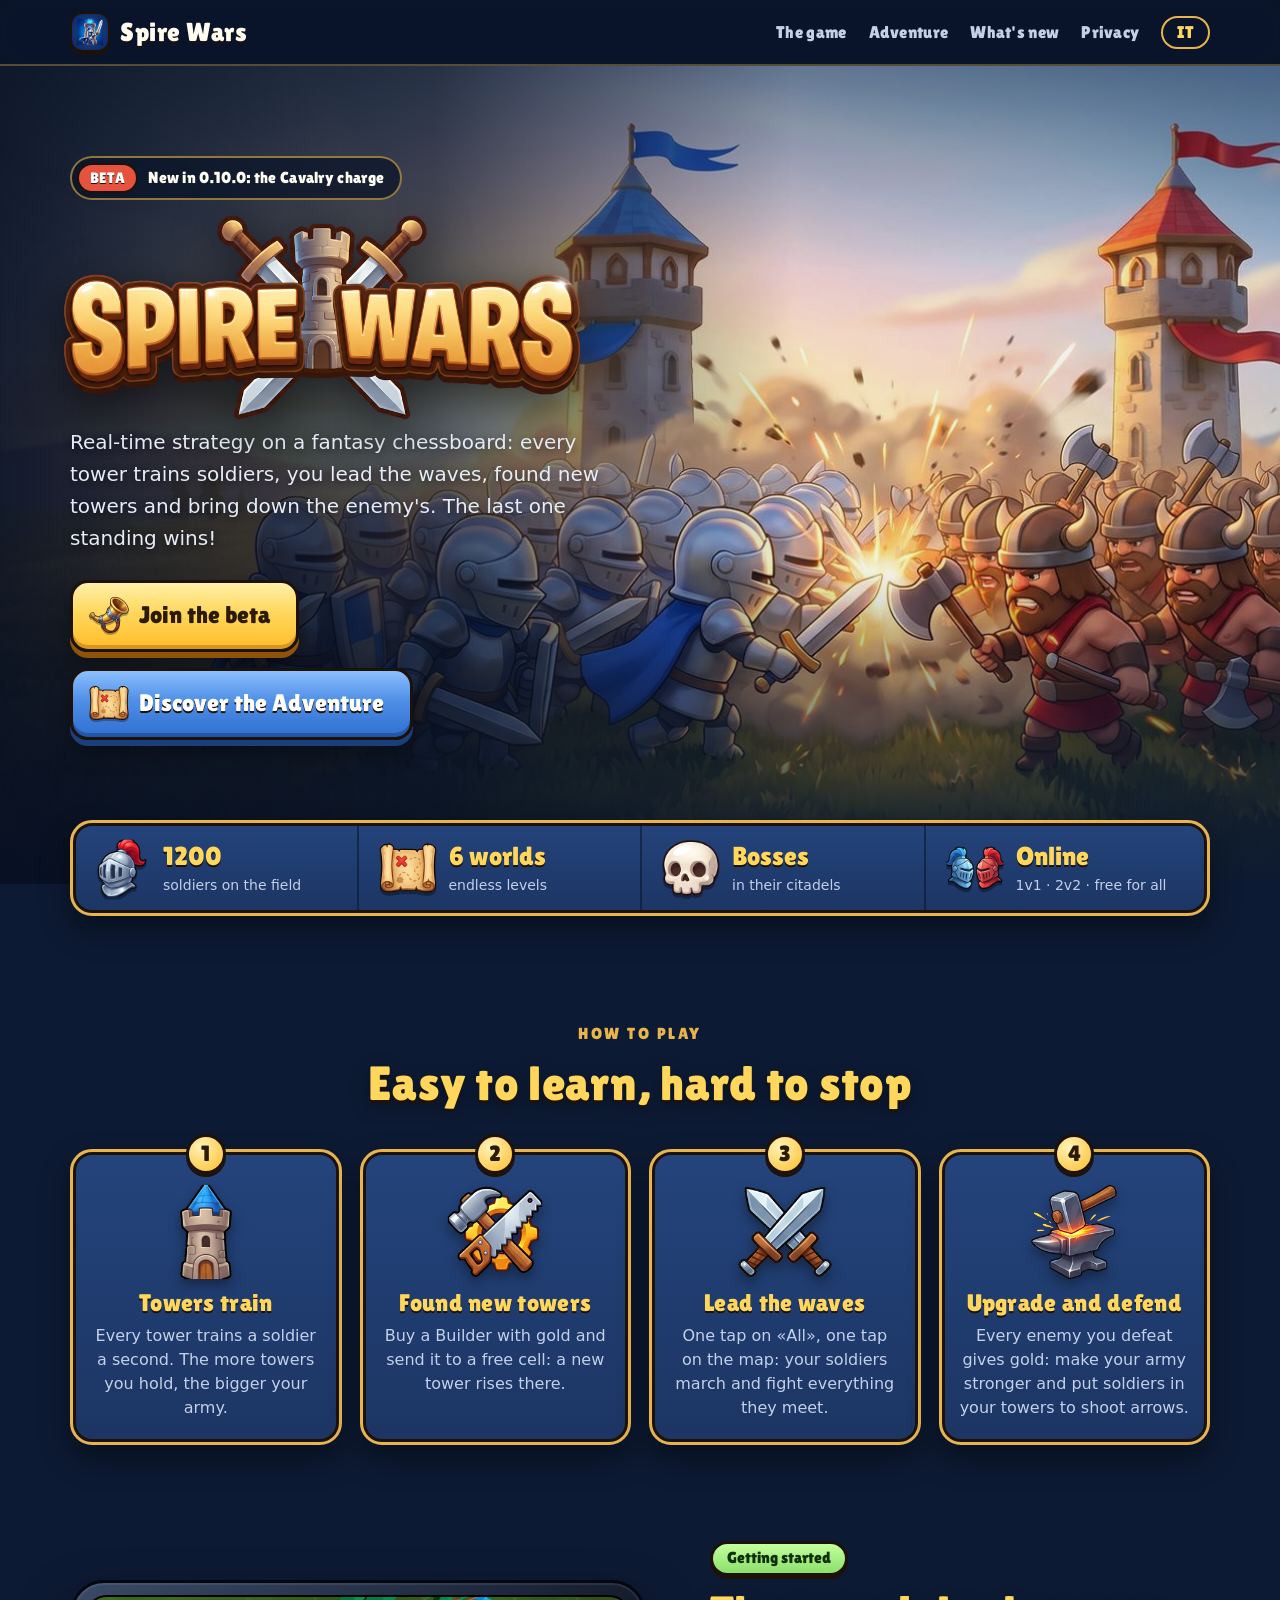
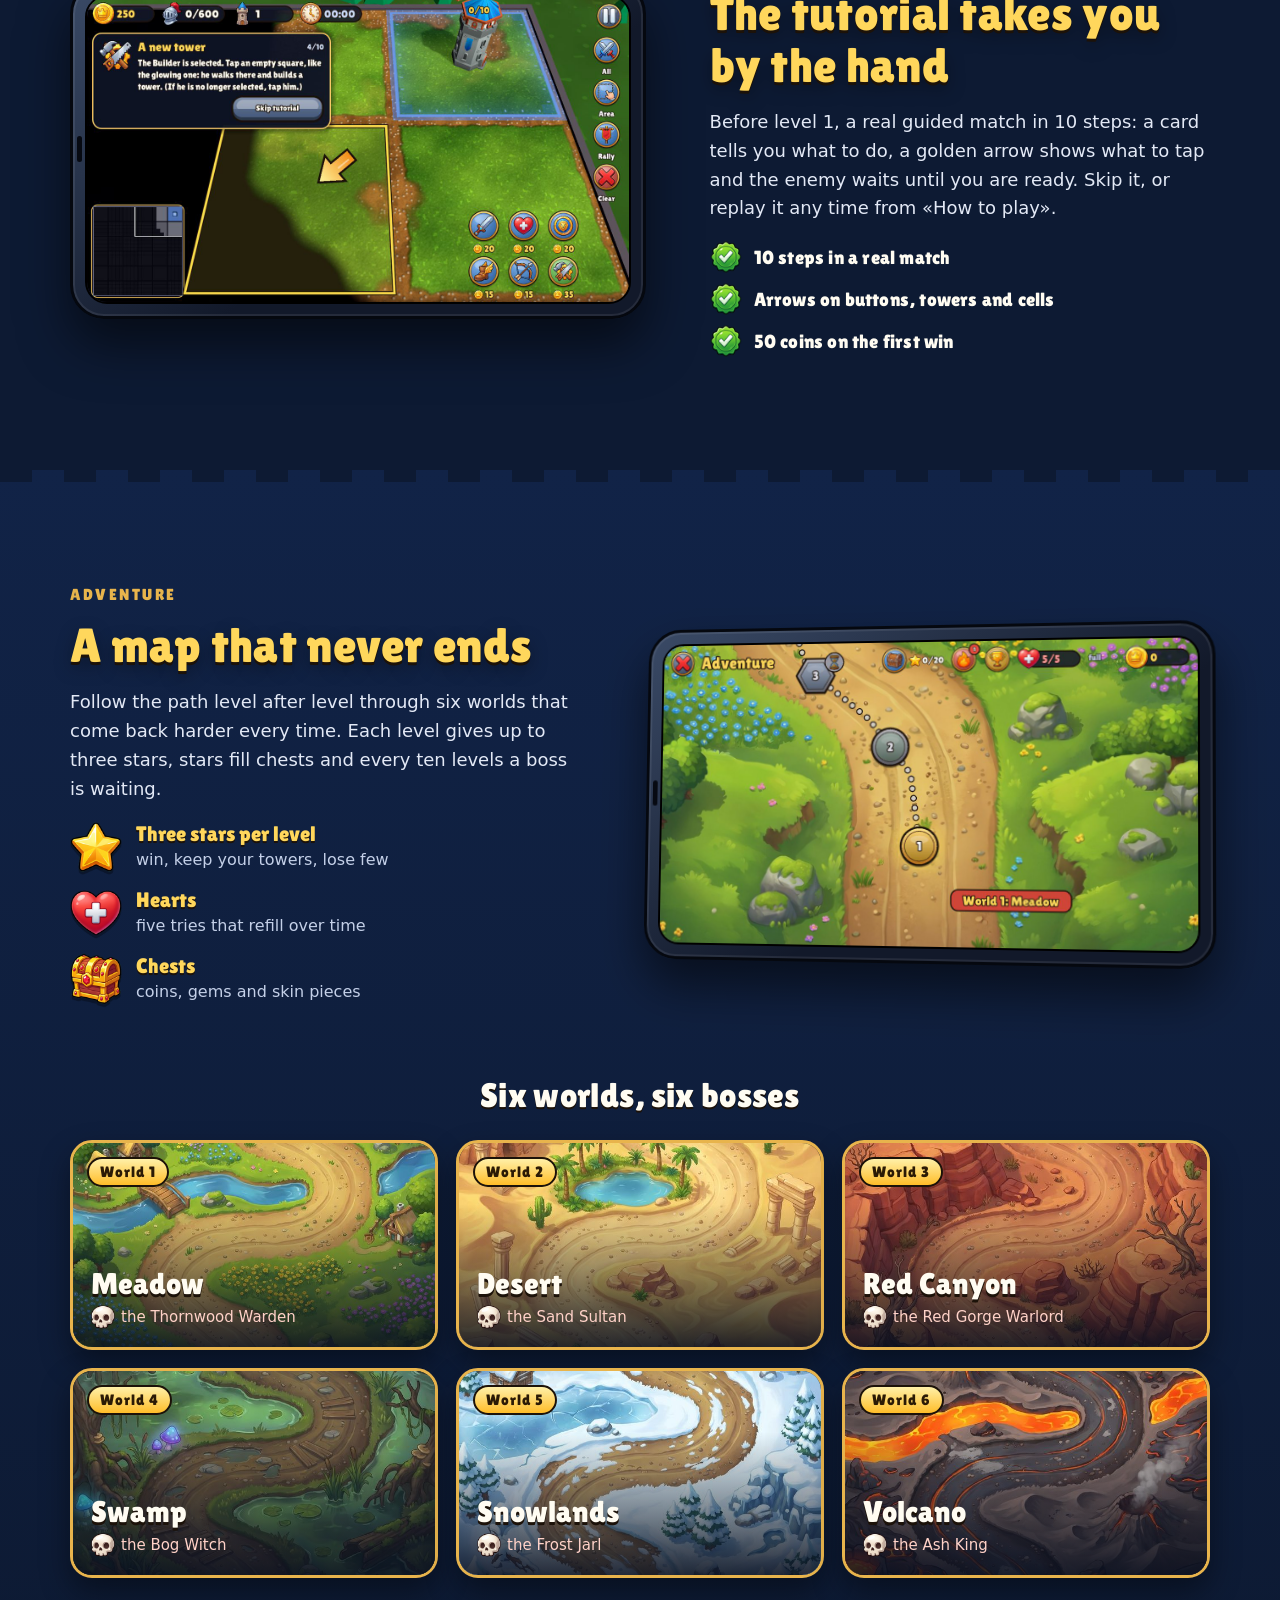
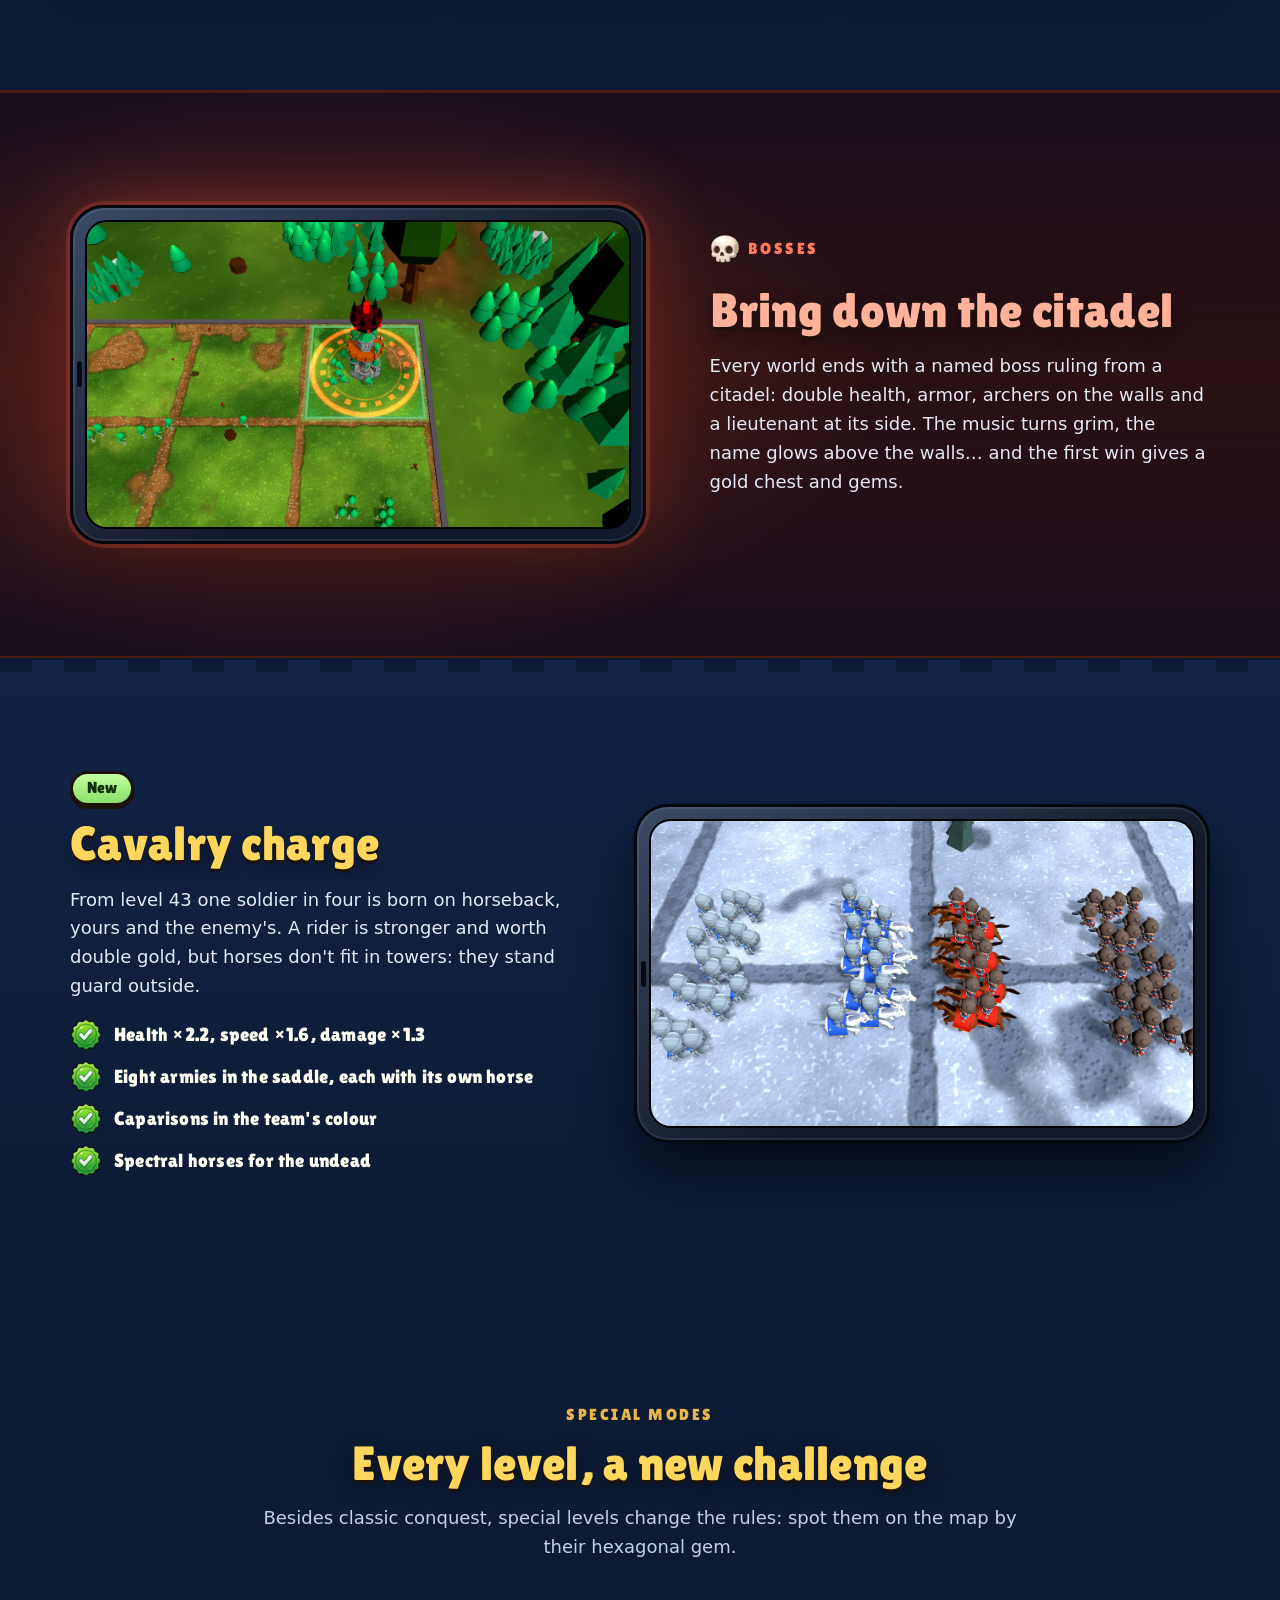
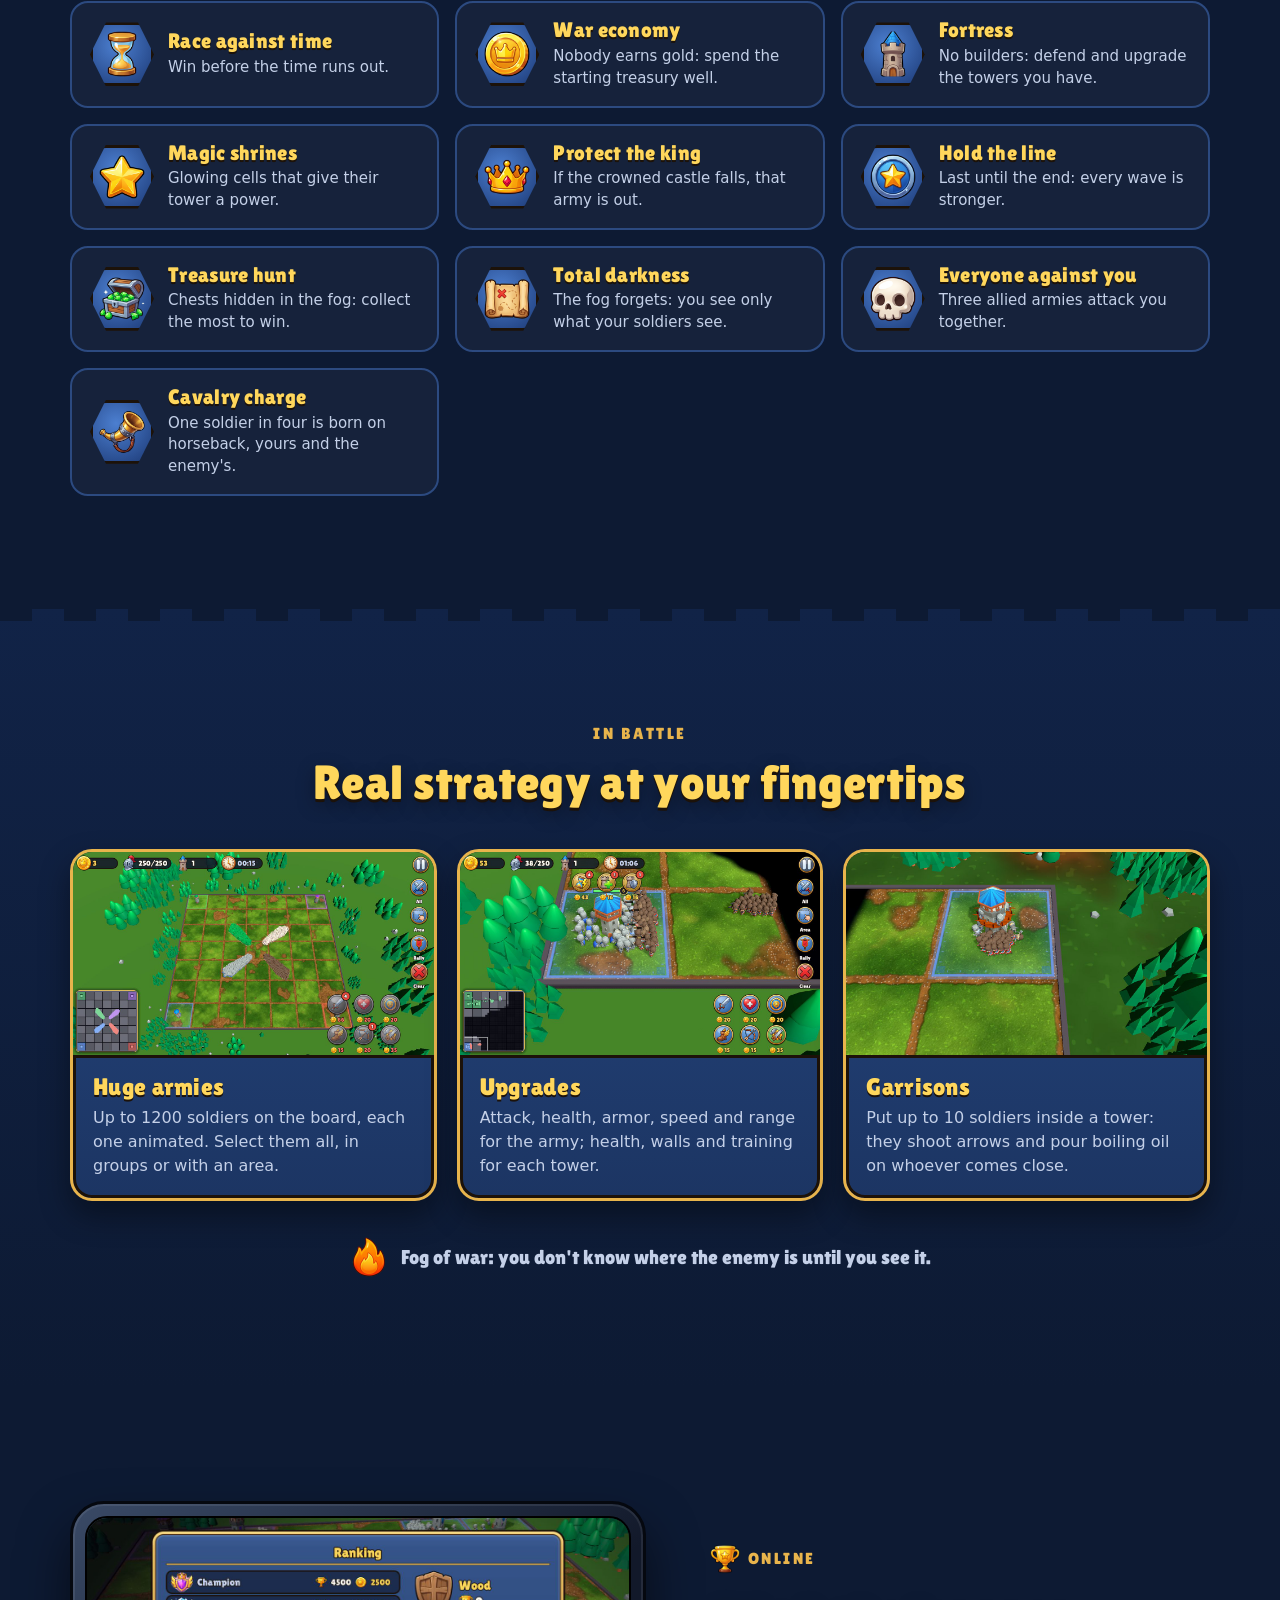
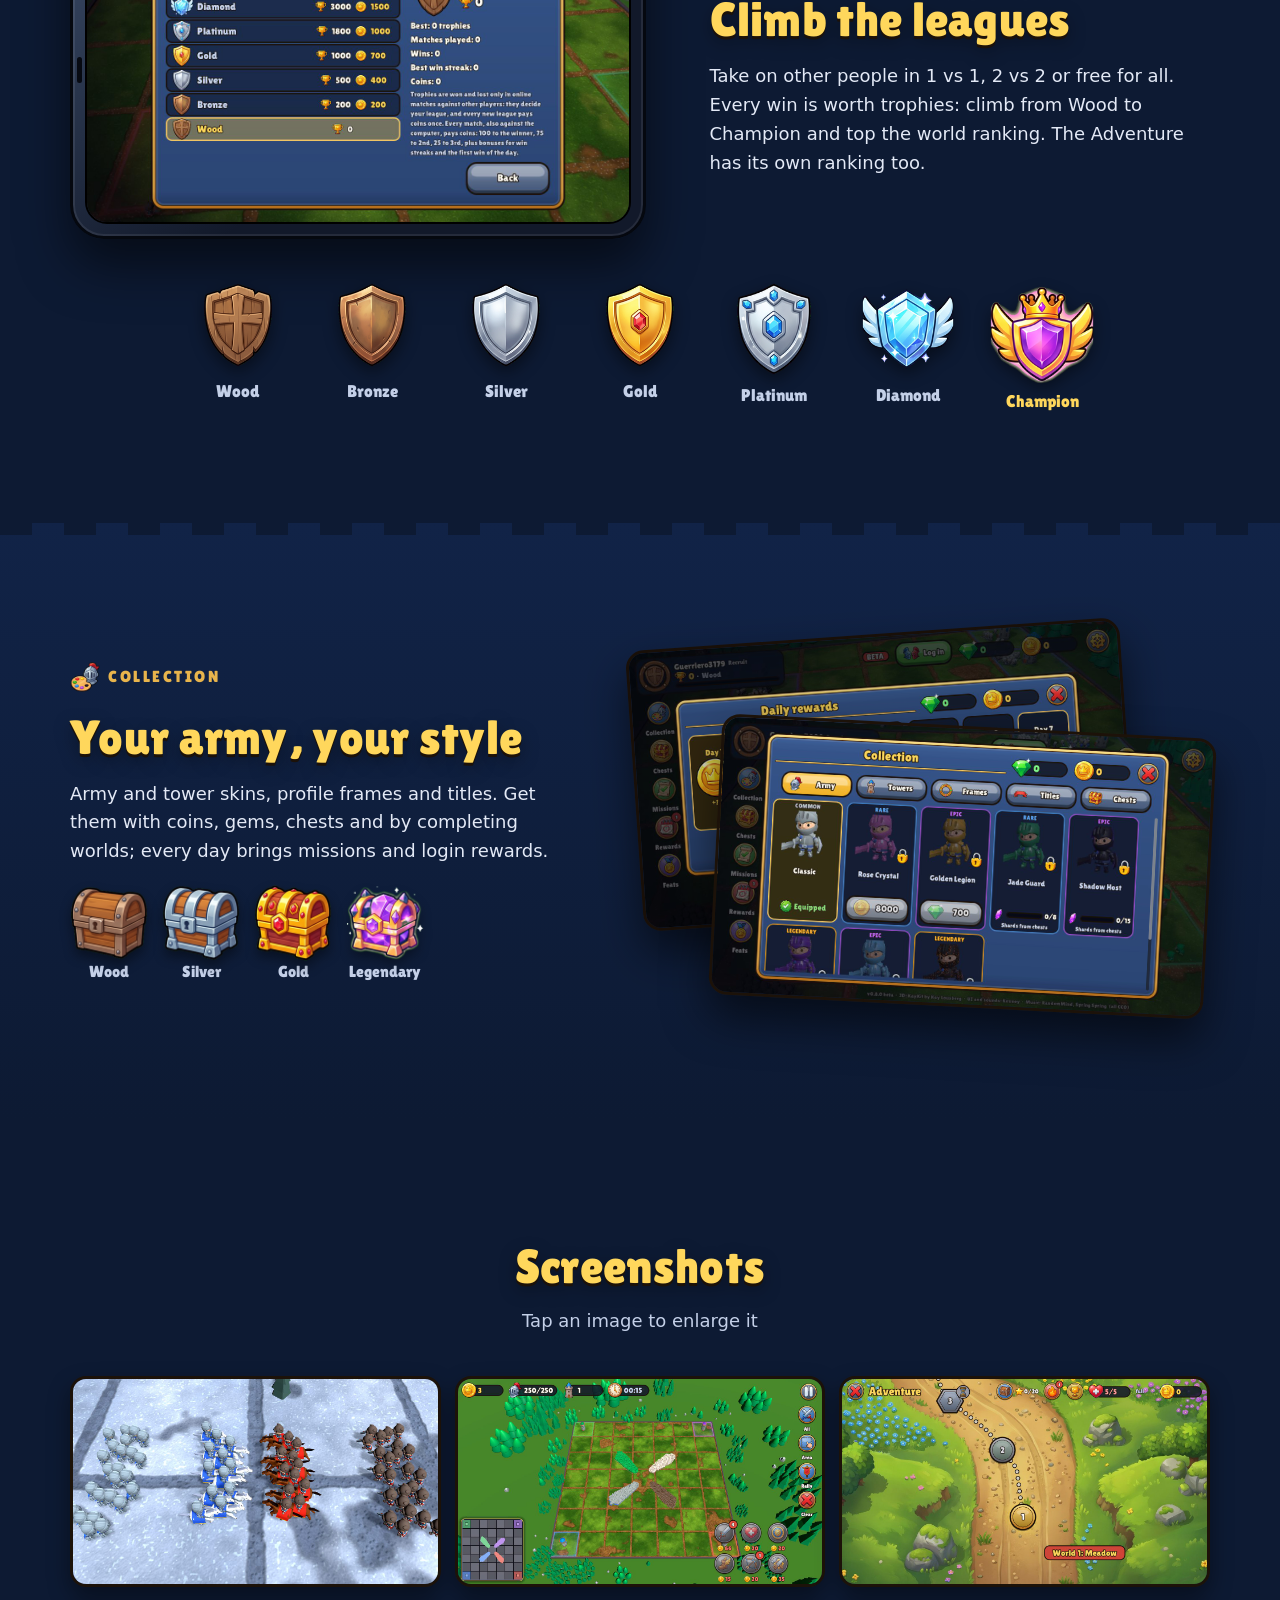
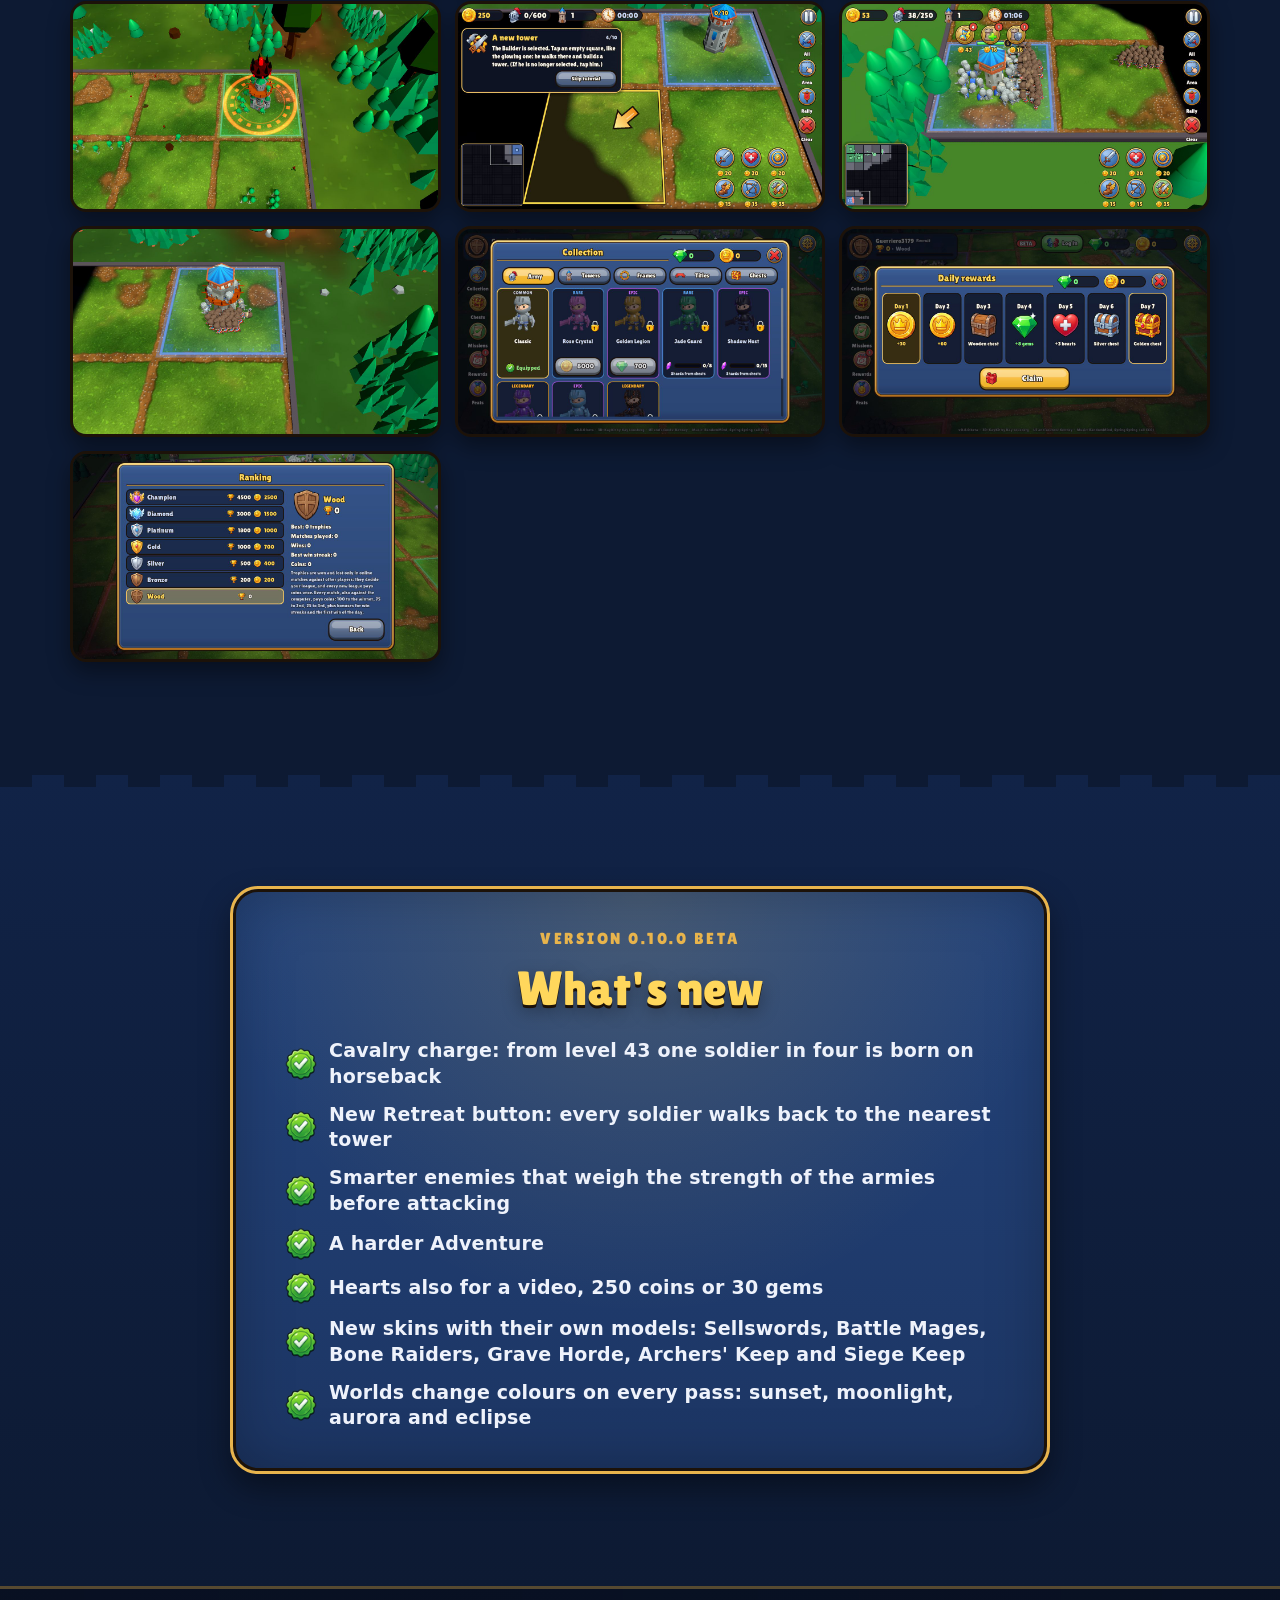
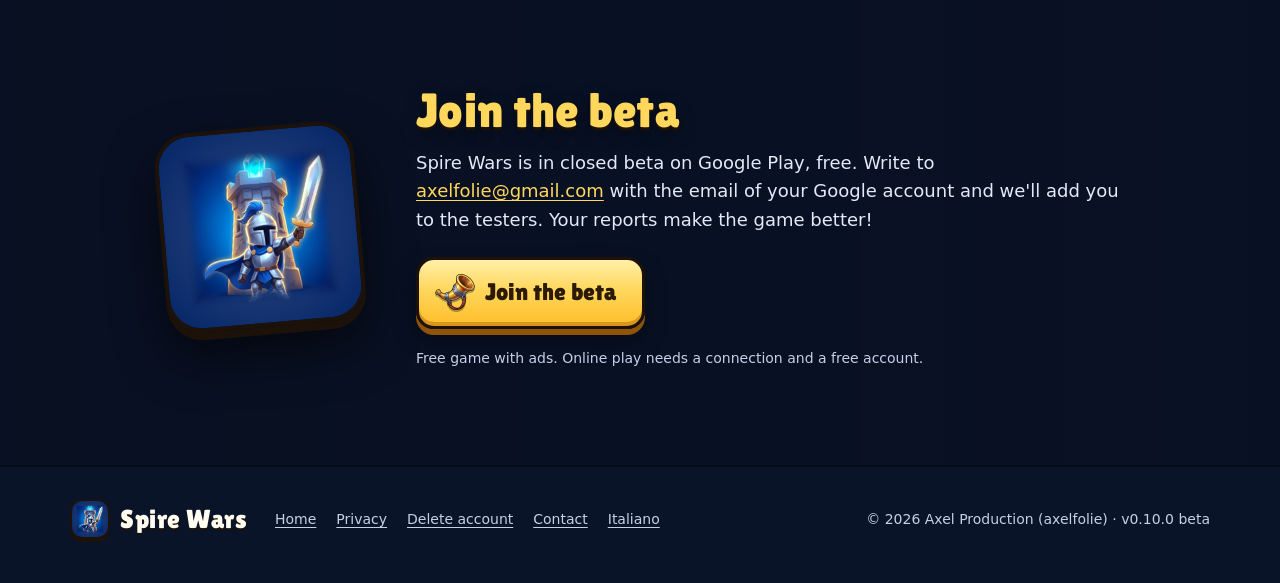
==== commit 5dbbb7ec: "Add files via upload" ====
--- a/en/index.html
+++ b/en/index.html
@@ -4,11 +4,11 @@
   <meta charset="utf-8" />
   <meta name="viewport" content="width=device-width, initial-scale=1" />
   <title>Spire Wars – Real-time tower strategy</title>
-  <meta name="description" content="Lead waves of hundreds of tiny soldiers and take the board tower by tower. Endless Adventure with bosses, a guided tutorial, 1 vs 1, 2 vs 2 and free for all online." />
+  <meta name="description" content="Lead waves of hundreds of tiny soldiers and take the board tower by tower. Endless Adventure with bosses and cavalry charges, a guided tutorial, 1 vs 1, 2 vs 2 and free for all online." />
   <meta name="theme-color" content="#0d1a33" />
   <meta property="og:type" content="website" />
   <meta property="og:title" content="Spire Wars – Real-time tower strategy" />
-  <meta property="og:description" content="Lead waves of hundreds of tiny soldiers and take the board tower by tower. Endless Adventure with bosses, a guided tutorial, 1 vs 1, 2 vs 2 and free for all online." />
+  <meta property="og:description" content="Lead waves of hundreds of tiny soldiers and take the board tower by tower. Endless Adventure with bosses and cavalry charges, a guided tutorial, 1 vs 1, 2 vs 2 and free for all online." />
   <meta property="og:image" content="https://spirewars.github.io/assets/social.jpg" />
   <meta name="twitter:card" content="summary_large_image" />
   <link rel="icon" href="../favicon.png" />
@@ -35,7 +35,7 @@
       <div class="hero-art"><img class="hero-bg" src="../assets/hero.jpg" alt="" width="1920" height="814" fetchpriority="high" /></div>
       <div class="wrap hero-in">
         <div class="hero-copy">
-          <a class="chip" href="#novita"><span class="badge">BETA</span>New in 0.8.0: guided tutorial and real bosses</a>
+          <a class="chip" href="#novita"><span class="badge">BETA</span>New in 0.10.0: the Cavalry charge</a>
           <h1 class="sr">Spire Wars</h1>
           <img class="logo" src="../assets/title.png" alt="Spire Wars" width="900" height="358" />
           <p class="lead">Real-time strategy on a fantasy chessboard: every tower trains soldiers, you lead the waves, found new towers and bring down the enemy's. The last one standing wins!</p>
@@ -79,7 +79,7 @@
         <div class="split">
           <div class="device"><img src="../assets/shot_en_tutorial.jpg" alt="The tutorial: a card explains the step and a golden arrow points at the cell to build on" width="1280" height="720" loading="lazy" /></div>
           <div class="copy">
-            <span class="tag">New</span>
+            <span class="tag">Getting started</span>
             <h2>The tutorial takes you by the hand</h2>
             <p>Before level 1, a real guided match in 10 steps: a card tells you what to do, a golden arrow shows what to tap and the enemy waits until you are ready. Skip it, or replay it any time from «How to play».</p>
             <ul class="ticks"><li><img class="tick" src="../assets/icons/check.png" alt="" width="80" height="80" loading="lazy" />10 steps in a real match</li><li><img class="tick" src="../assets/icons/check.png" alt="" width="80" height="80" loading="lazy" />Arrows on buttons, towers and cells</li><li><img class="tick" src="../assets/icons/check.png" alt="" width="80" height="80" loading="lazy" />50 coins on the first win</li></ul>
@@ -156,6 +156,18 @@
       </div>
     </section>
 
+    <section id="cavalleria" class="band alt">
+      <div class="wrap split rev">
+        <div class="device"><img src="../assets/shot_cavalry.jpg" alt="Two lines of riders, white and blue against brown and red, clash on the snow ahead of the foot soldiers" width="1280" height="720" loading="lazy" /></div>
+        <div class="copy">
+          <span class="tag">New</span>
+          <h2>Cavalry charge</h2>
+          <p>From level 43 one soldier in four is born on horseback, yours and the enemy's. A rider is stronger and worth double gold, but horses don't fit in towers: they stand guard outside.</p>
+          <ul class="ticks"><li><img class="tick" src="../assets/icons/check.png" alt="" width="80" height="80" loading="lazy" />Health ×2.2, speed ×1.6, damage ×1.3</li><li><img class="tick" src="../assets/icons/check.png" alt="" width="80" height="80" loading="lazy" />Eight armies in the saddle, each with its own horse</li><li><img class="tick" src="../assets/icons/check.png" alt="" width="80" height="80" loading="lazy" />Caparisons in the team's colour</li><li><img class="tick" src="../assets/icons/check.png" alt="" width="80" height="80" loading="lazy" />Spectral horses for the undead</li></ul>
+        </div>
+      </div>
+    </section>
+
     <section class="band">
       <div class="wrap">
         <header class="head"><span class="eyebrow">Special modes</span><h2>Every level, a new challenge</h2><p>Besides classic conquest, special levels change the rules: spot them on the map by their hexagonal gem.</p></header>
@@ -169,6 +181,7 @@
           <li class="mode"><img class="ic" src="../assets/icons/gem_chest.png" alt="" width="80" height="80" loading="lazy" /><div><h3>Treasure hunt</h3><p>Chests hidden in the fog: collect the most to win.</p></div></li>
           <li class="mode"><img class="ic" src="../assets/icons/map.png" alt="" width="80" height="80" loading="lazy" /><div><h3>Total darkness</h3><p>The fog forgets: you see only what your soldiers see.</p></div></li>
           <li class="mode"><img class="ic" src="../assets/icons/skull.png" alt="" width="80" height="80" loading="lazy" /><div><h3>Everyone against you</h3><p>Three allied armies attack you together.</p></div></li>
+          <li class="mode"><img class="ic" src="../assets/icons/war_horn.png" alt="" width="80" height="80" loading="lazy" /><div><h3>Cavalry charge</h3><p>One soldier in four is born on horseback, yours and the enemy's.</p></div></li>
         </ul>
       </div>
     </section>
@@ -240,6 +253,7 @@
       <div class="wrap">
         <header class="head"><h2>Screenshots</h2><p>Tap an image to enlarge it</p></header>
         <div class="gallery">
+          <a href="../assets/shot_cavalry.jpg"><img src="../assets/shot_cavalry.jpg" alt="Two lines of riders, white and blue against brown and red, clash on the snow ahead of the foot soldiers" width="1280" height="720" loading="lazy" /></a>
           <a href="../assets/shot_en_battle.jpg"><img src="../assets/shot_en_battle.jpg" alt="Four armies clash in the middle of the board" width="1280" height="720" loading="lazy" /></a>
           <a href="../assets/shot_en_map.jpg"><img src="../assets/shot_en_map.jpg" alt="The Adventure map in the Meadow world, with the path and the levels" width="1280" height="720" loading="lazy" /></a>
           <a href="../assets/shot_en_boss.jpg"><img src="../assets/shot_en_boss.jpg" alt="The Thornwood Warden's citadel with its red rune circle and archers" width="1280" height="720" loading="lazy" /></a>
@@ -256,17 +270,16 @@
     <section id="novita" class="band alt">
       <div class="wrap">
         <div class="scroll">
-          <span class="eyebrow">Version 0.8.0 beta</span>
+          <span class="eyebrow">Version 0.10.0 beta</span>
           <h2>What's new</h2>
           <ul class="ticks news">
-          <li><img class="tick" src="../assets/icons/check.png" alt="" width="80" height="80" loading="lazy" />A guided tutorial before the Adventure</li>
-          <li><img class="tick" src="../assets/icons/check.png" alt="" width="80" height="80" loading="lazy" />Real bosses: a name per world, a citadel with archers and their own music</li>
-          <li><img class="tick" src="../assets/icons/check.png" alt="" width="80" height="80" loading="lazy" />A slightly harder Adventure</li>
-          <li><img class="tick" src="../assets/icons/check.png" alt="" width="80" height="80" loading="lazy" />Faster garrisons: one tap fills the tower and a gold label counts the soldiers</li>
-          <li><img class="tick" src="../assets/icons/check.png" alt="" width="80" height="80" loading="lazy" />Level goals visible during the match</li>
-          <li><img class="tick" src="../assets/icons/check.png" alt="" width="80" height="80" loading="lazy" />Map levels with a different shape for each kind</li>
-          <li><img class="tick" src="../assets/icons/check.png" alt="" width="80" height="80" loading="lazy" />Rewards take longer, some only in later levels</li>
-          <li><img class="tick" src="../assets/icons/check.png" alt="" width="80" height="80" loading="lazy" />Up to 1200 soldiers on the field</li>
+          <li><img class="tick" src="../assets/icons/check.png" alt="" width="80" height="80" loading="lazy" />Cavalry charge: from level 43 one soldier in four is born on horseback</li>
+          <li><img class="tick" src="../assets/icons/check.png" alt="" width="80" height="80" loading="lazy" />New Retreat button: every soldier walks back to the nearest tower</li>
+          <li><img class="tick" src="../assets/icons/check.png" alt="" width="80" height="80" loading="lazy" />Smarter enemies that weigh the strength of the armies before attacking</li>
+          <li><img class="tick" src="../assets/icons/check.png" alt="" width="80" height="80" loading="lazy" />A harder Adventure</li>
+          <li><img class="tick" src="../assets/icons/check.png" alt="" width="80" height="80" loading="lazy" />Hearts also for a video, 250 coins or 30 gems</li>
+          <li><img class="tick" src="../assets/icons/check.png" alt="" width="80" height="80" loading="lazy" />New skins with their own models: Sellswords, Battle Mages, Bone Raiders, Grave Horde, Archers' Keep and Siege Keep</li>
+          <li><img class="tick" src="../assets/icons/check.png" alt="" width="80" height="80" loading="lazy" />Worlds change colours on every pass: sunset, moonlight, aurora and eclipse</li>
           </ul>
         </div>
       </div>
@@ -295,7 +308,7 @@
         <a href="mailto:axelfolie@gmail.com">Contact</a>
         <a href="../index.html" hreflang="it" lang="it">Italiano</a>
       </nav>
-      <p>© 2026 Axel Production (axelfolie) · v0.8.0 beta</p>
+      <p>© 2026 Axel Production (axelfolie) · v0.10.0 beta</p>
     </div>
   </footer>
 </body>
